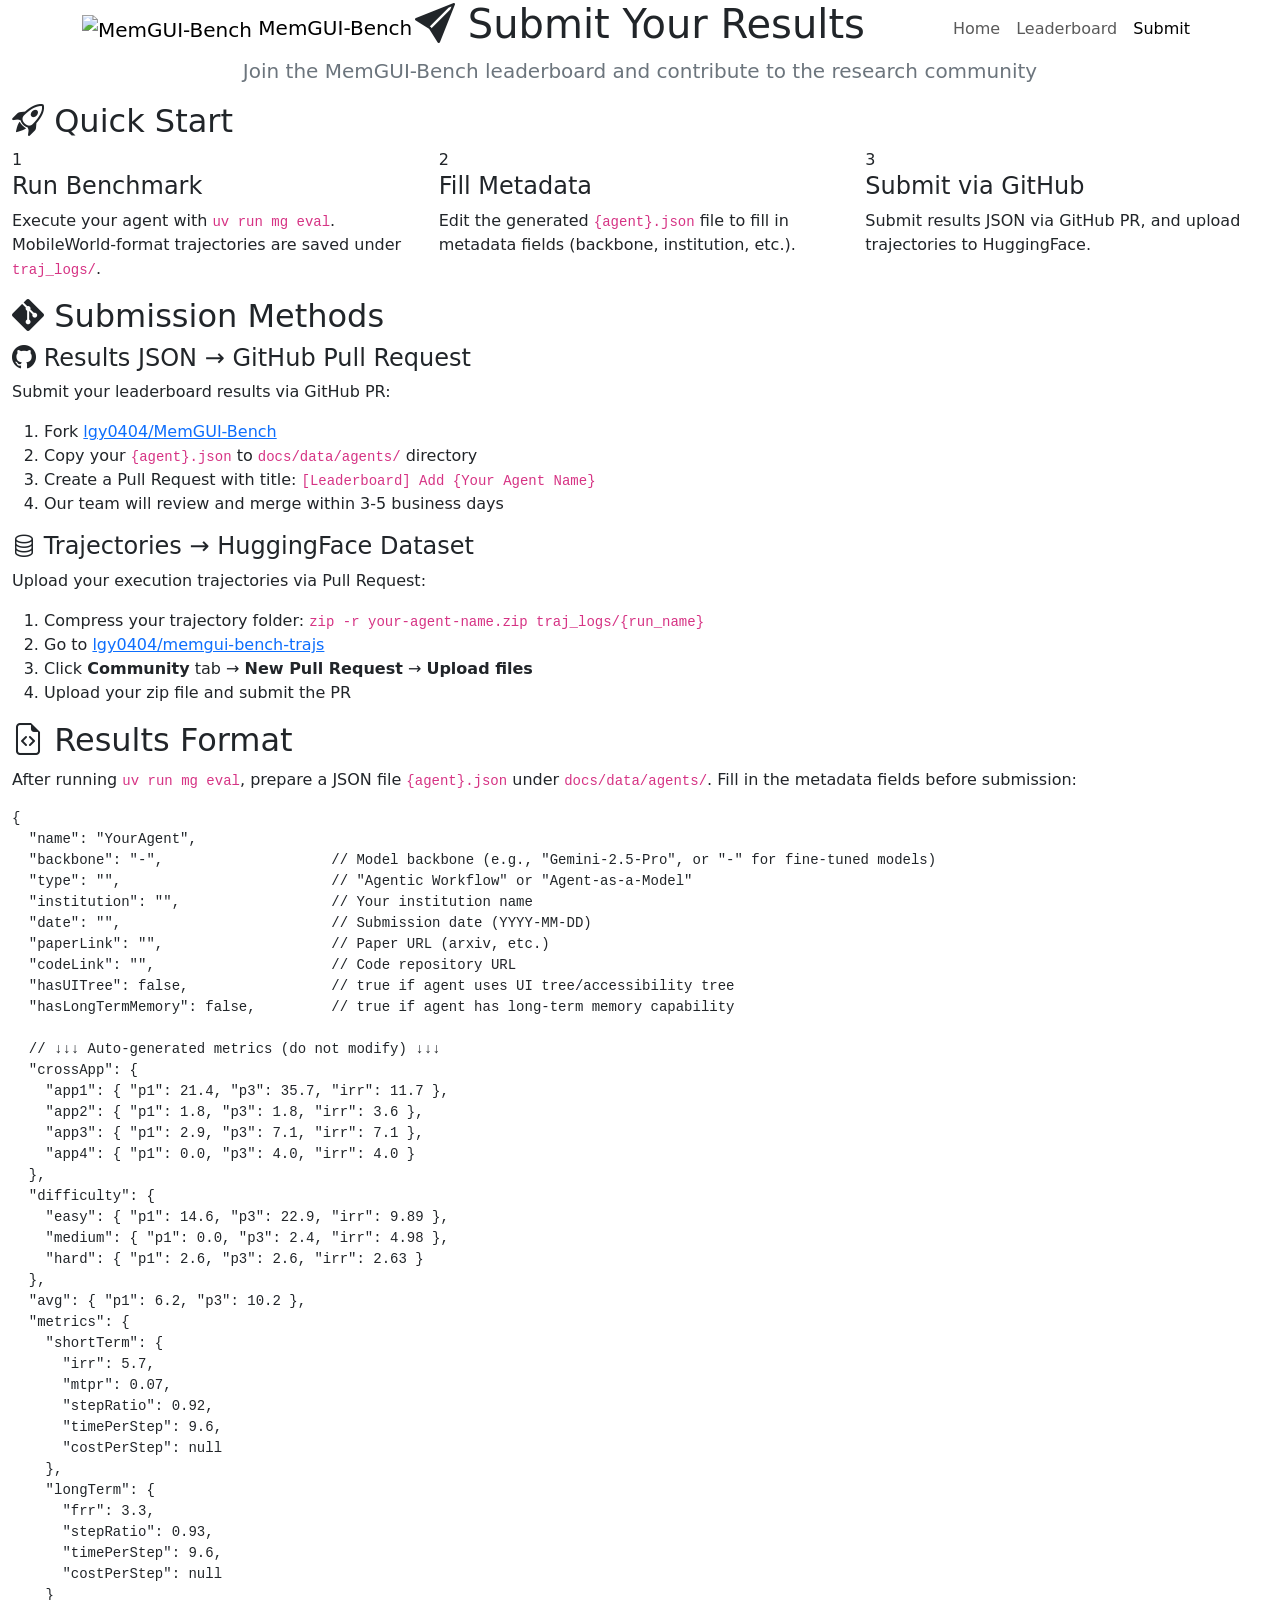
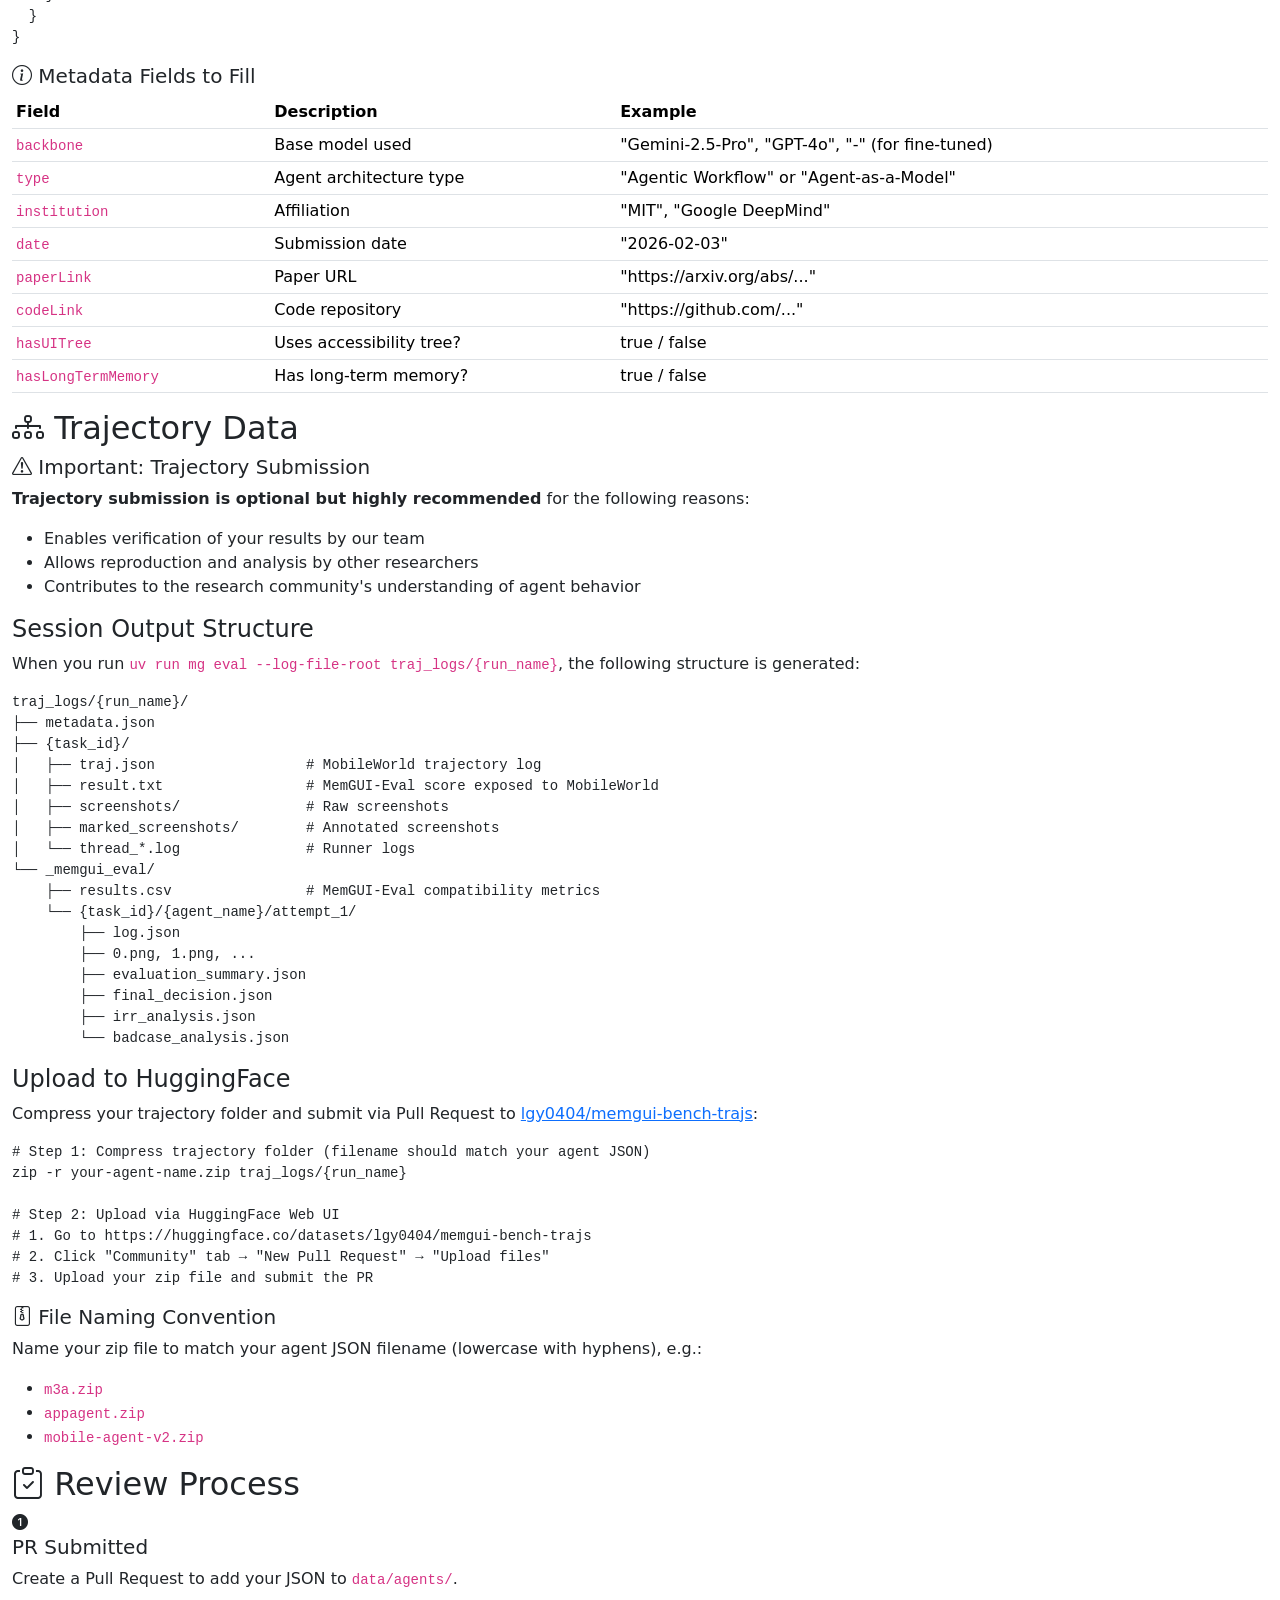
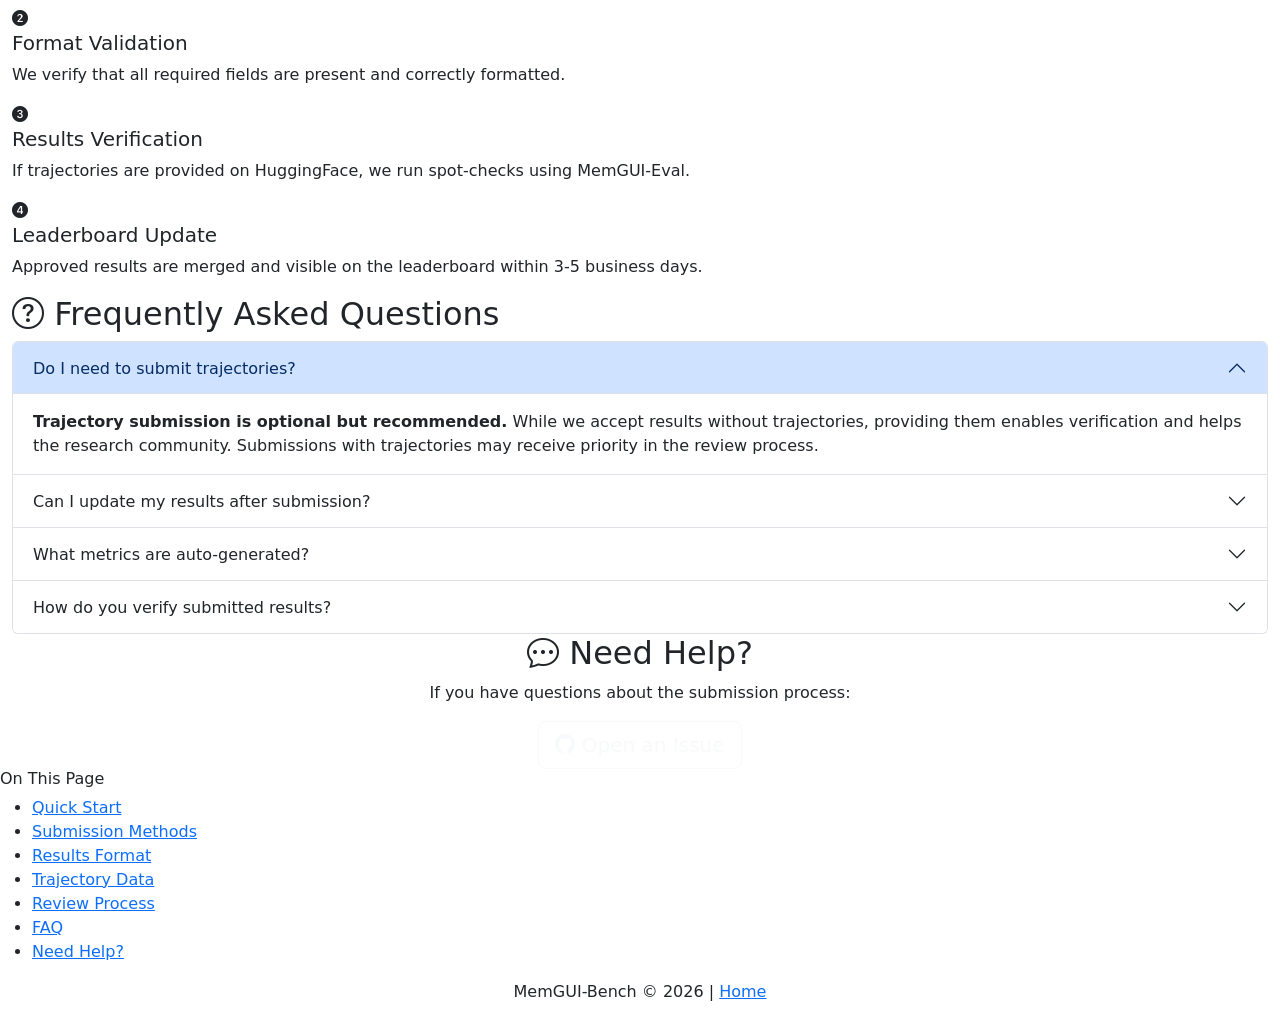
==== docs/submission.html @ bca4fea0 "Refactor MemGUI-Bench onto MobileWorld runtime" ====
<!DOCTYPE html>
<html lang="en">
<head>
  <meta charset="UTF-8">
  <meta name="viewport" content="width=device-width, initial-scale=1.0">
  <title>Submit Results | MemGUI-Bench</title>
  <link rel="icon" href="assets/favicon.png">
  
  <!-- Fonts -->
  <link rel="preconnect" href="https://fonts.googleapis.com">
  <link rel="preconnect" href="https://fonts.gstatic.com" crossorigin>
  <link href="https://fonts.googleapis.com/css2?family=Space+Grotesk:wght@300;400;500;600;700&family=JetBrains+Mono:wght@400;500&display=swap" rel="stylesheet">
  
  <!-- Bootstrap & Icons -->
  <link rel="stylesheet" href="https://cdn.jsdelivr.net/npm/bootstrap@5.3.0/dist/css/bootstrap.min.css">
  <link rel="stylesheet" href="https://cdn.jsdelivr.net/npm/bootstrap-icons@1.11.0/font/bootstrap-icons.css">
  
  <!-- Custom CSS -->
  <link rel="stylesheet" href="css/style.css">
  <link rel="stylesheet" href="css/submission.css">
</head>
<body>
  <!-- Navigation -->
  <nav class="navbar navbar-expand-lg fixed-top">
    <div class="container">
      <a class="navbar-brand" href="index.html">
        <img src="assets/favicon.png" alt="MemGUI-Bench" class="brand-icon">
        <span class="brand-text">MemGUI-Bench</span>
      </a>
      <button class="navbar-toggler" type="button" data-bs-toggle="collapse" data-bs-target="#navbarNav">
        <span class="navbar-toggler-icon"></span>
      </button>
      <div class="collapse navbar-collapse" id="navbarNav">
        <ul class="navbar-nav ms-auto">
          <li class="nav-item"><a class="nav-link" href="index.html">Home</a></li>
          <li class="nav-item"><a class="nav-link" href="leaderboard.html">Leaderboard</a></li>
          <li class="nav-item"><a class="nav-link active" href="submission.html">Submit</a></li>
        </ul>
      </div>
    </div>
  </nav>

  <!-- Header -->
  <header class="submission-header">
    <div class="container text-center">
      <h1><i class="bi bi-send-fill"></i> Submit Your Results</h1>
      <p class="lead text-secondary">
        Join the MemGUI-Bench leaderboard and contribute to the research community
      </p>
    </div>
  </header>

  <!-- Main Content -->
  <div class="container-fluid submission-container">
    <main class="submission-main">
    
    <!-- Quick Start -->
        <section class="content-section" id="quick-start">
      <h2><i class="bi bi-rocket-takeoff"></i> Quick Start</h2>
      <div class="row g-4">
        <div class="col-md-4">
          <div class="step-card">
            <div class="step-number">1</div>
            <h4>Run Benchmark</h4>
            <p>Execute your agent with <code>uv run mg eval</code>. MobileWorld-format trajectories are saved under <code>traj_logs/</code>.</p>
          </div>
        </div>
        <div class="col-md-4">
          <div class="step-card">
            <div class="step-number">2</div>
            <h4>Fill Metadata</h4>
            <p>Edit the generated <code>{agent}.json</code> file to fill in metadata fields (backbone, institution, etc.).</p>
          </div>
        </div>
        <div class="col-md-4">
          <div class="step-card">
            <div class="step-number">3</div>
            <h4>Submit via GitHub</h4>
            <p>Submit results JSON via GitHub PR, and upload trajectories to HuggingFace.</p>
          </div>
        </div>
      </div>
    </section>

    <!-- Submission Methods -->
        <section class="content-section" id="submission-methods">
      <h2><i class="bi bi-git"></i> Submission Methods</h2>
      
      <div class="method-card">
        <h4><i class="bi bi-github"></i> Results JSON → GitHub Pull Request</h4>
        <p>Submit your leaderboard results via GitHub PR:</p>
        <ol>
              <li>Fork <a href="https://github.com/lgy0404/MemGUI-Bench" target="_blank">lgy0404/MemGUI-Bench</a></li>
              <li>Copy your <code>{agent}.json</code> to <code>docs/data/agents/</code> directory</li>
          <li>Create a Pull Request with title: <code>[Leaderboard] Add {Your Agent Name}</code></li>
          <li>Our team will review and merge within 3-5 business days</li>
        </ol>
      </div>

      <div class="method-card">
        <h4><i class="bi bi-database"></i> Trajectories → HuggingFace Dataset</h4>
            <p>Upload your execution trajectories via Pull Request:</p>
            <ol>
              <li>Compress your trajectory folder: <code>zip -r your-agent-name.zip traj_logs/{run_name}</code></li>
              <li>Go to <a href="https://huggingface.co/datasets/lgy0404/memgui-bench-trajs" target="_blank">lgy0404/memgui-bench-trajs</a></li>
              <li>Click <strong>Community</strong> tab → <strong>New Pull Request</strong> → <strong>Upload files</strong></li>
              <li>Upload your zip file and submit the PR</li>
        </ol>
      </div>
    </section>

    <!-- Results Format -->
        <section class="content-section" id="results-format">
      <h2><i class="bi bi-file-earmark-code"></i> Results Format</h2>
      
      <p>After running <code>uv run mg eval</code>, prepare a JSON file <code>{agent}.json</code> under <code>docs/data/agents/</code>. Fill in the metadata fields before submission:</p>
      
      <div class="code-block">
<pre><code>{
  "name": "YourAgent",
  "backbone": "-",                    // Model backbone (e.g., "Gemini-2.5-Pro", or "-" for fine-tuned models)
  "type": "",                         // "Agentic Workflow" or "Agent-as-a-Model"
  "institution": "",                  // Your institution name
  "date": "",                         // Submission date (YYYY-MM-DD)
  "paperLink": "",                    // Paper URL (arxiv, etc.)
  "codeLink": "",                     // Code repository URL
  "hasUITree": false,                 // true if agent uses UI tree/accessibility tree
  "hasLongTermMemory": false,         // true if agent has long-term memory capability
  
  // ↓↓↓ Auto-generated metrics (do not modify) ↓↓↓
  "crossApp": {
    "app1": { "p1": 21.4, "p3": 35.7, "irr": 11.7 },
    "app2": { "p1": 1.8, "p3": 1.8, "irr": 3.6 },
    "app3": { "p1": 2.9, "p3": 7.1, "irr": 7.1 },
    "app4": { "p1": 0.0, "p3": 4.0, "irr": 4.0 }
  },
  "difficulty": {
    "easy": { "p1": 14.6, "p3": 22.9, "irr": 9.89 },
    "medium": { "p1": 0.0, "p3": 2.4, "irr": 4.98 },
    "hard": { "p1": 2.6, "p3": 2.6, "irr": 2.63 }
  },
  "avg": { "p1": 6.2, "p3": 10.2 },
  "metrics": {
    "shortTerm": {
      "irr": 5.7,
      "mtpr": 0.07,
      "stepRatio": 0.92,
      "timePerStep": 9.6,
      "costPerStep": null
    },
    "longTerm": {
      "frr": 3.3,
      "stepRatio": 0.93,
      "timePerStep": 9.6,
      "costPerStep": null
    }
  }
}</code></pre>
      </div>

      <div class="info-box important">
        <h5><i class="bi bi-info-circle"></i> Metadata Fields to Fill</h5>
        <table class="table table-sm">
          <tr><th>Field</th><th>Description</th><th>Example</th></tr>
          <tr><td><code>backbone</code></td><td>Base model used</td><td>"Gemini-2.5-Pro", "GPT-4o", "-" (for fine-tuned)</td></tr>
          <tr><td><code>type</code></td><td>Agent architecture type</td><td>"Agentic Workflow" or "Agent-as-a-Model"</td></tr>
          <tr><td><code>institution</code></td><td>Affiliation</td><td>"MIT", "Google DeepMind"</td></tr>
          <tr><td><code>date</code></td><td>Submission date</td><td>"2026-02-03"</td></tr>
          <tr><td><code>paperLink</code></td><td>Paper URL</td><td>"https://arxiv.org/abs/..."</td></tr>
          <tr><td><code>codeLink</code></td><td>Code repository</td><td>"https://github.com/..."</td></tr>
          <tr><td><code>hasUITree</code></td><td>Uses accessibility tree?</td><td>true / false</td></tr>
          <tr><td><code>hasLongTermMemory</code></td><td>Has long-term memory?</td><td>true / false</td></tr>
        </table>
      </div>
    </section>

    <!-- Trajectory Format -->
    <section class="content-section" id="trajectory">
      <h2><i class="bi bi-diagram-3"></i> Trajectory Data</h2>
      
      <div class="info-box important">
        <h5><i class="bi bi-exclamation-triangle"></i> Important: Trajectory Submission</h5>
        <p><strong>Trajectory submission is optional but highly recommended</strong> for the following reasons:</p>
        <ul>
          <li>Enables verification of your results by our team</li>
          <li>Allows reproduction and analysis by other researchers</li>
          <li>Contributes to the research community's understanding of agent behavior</li>
        </ul>
      </div>

      <h4>Session Output Structure</h4>
      <p>When you run <code>uv run mg eval --log-file-root traj_logs/{run_name}</code>, the following structure is generated:</p>
      
      <div class="code-block">
<pre><code>traj_logs/{run_name}/
├── metadata.json
├── {task_id}/
│   ├── traj.json                  # MobileWorld trajectory log
│   ├── result.txt                 # MemGUI-Eval score exposed to MobileWorld
│   ├── screenshots/               # Raw screenshots
│   ├── marked_screenshots/        # Annotated screenshots
│   └── thread_*.log               # Runner logs
└── _memgui_eval/
    ├── results.csv                # MemGUI-Eval compatibility metrics
    └── {task_id}/{agent_name}/attempt_1/
        ├── log.json
        ├── 0.png, 1.png, ...
        ├── evaluation_summary.json
        ├── final_decision.json
        ├── irr_analysis.json
        └── badcase_analysis.json</code></pre>
      </div>

      <h4>Upload to HuggingFace</h4>
          <p>Compress your trajectory folder and submit via Pull Request to <a href="https://huggingface.co/datasets/lgy0404/memgui-bench-trajs" target="_blank">lgy0404/memgui-bench-trajs</a>:</p>
      
      <div class="code-block">
<pre><code># Step 1: Compress trajectory folder (filename should match your agent JSON)
zip -r your-agent-name.zip traj_logs/{run_name}

# Step 2: Upload via HuggingFace Web UI
# 1. Go to https://huggingface.co/datasets/lgy0404/memgui-bench-trajs
# 2. Click "Community" tab → "New Pull Request" → "Upload files"
# 3. Upload your zip file and submit the PR</code></pre>
          </div>

          <div class="info-box">
            <h5><i class="bi bi-file-zip"></i> File Naming Convention</h5>
            <p>Name your zip file to match your agent JSON filename (lowercase with hyphens), e.g.:</p>
            <ul>
              <li><code>m3a.zip</code></li>
              <li><code>appagent.zip</code></li>
              <li><code>mobile-agent-v2.zip</code></li>
            </ul>
      </div>
    </section>

    <!-- Review Process -->
        <section class="content-section" id="review-process">
      <h2><i class="bi bi-clipboard-check"></i> Review Process</h2>
      
      <div class="process-timeline">
        <div class="process-step">
          <div class="process-icon"><i class="bi bi-1-circle-fill"></i></div>
          <div class="process-content">
            <h5>PR Submitted</h5>
            <p>Create a Pull Request to add your JSON to <code>data/agents/</code>.</p>
          </div>
        </div>
        <div class="process-step">
          <div class="process-icon"><i class="bi bi-2-circle-fill"></i></div>
          <div class="process-content">
            <h5>Format Validation</h5>
            <p>We verify that all required fields are present and correctly formatted.</p>
          </div>
        </div>
        <div class="process-step">
          <div class="process-icon"><i class="bi bi-3-circle-fill"></i></div>
          <div class="process-content">
            <h5>Results Verification</h5>
            <p>If trajectories are provided on HuggingFace, we run spot-checks using MemGUI-Eval.</p>
          </div>
        </div>
        <div class="process-step">
          <div class="process-icon"><i class="bi bi-4-circle-fill"></i></div>
          <div class="process-content">
            <h5>Leaderboard Update</h5>
            <p>Approved results are merged and visible on the leaderboard within 3-5 business days.</p>
          </div>
        </div>
      </div>
    </section>

    <!-- FAQ -->
        <section class="content-section" id="faq">
      <h2><i class="bi bi-question-circle"></i> Frequently Asked Questions</h2>
      
      <div class="accordion" id="faqAccordion">
        <div class="accordion-item">
          <h2 class="accordion-header">
            <button class="accordion-button" type="button" data-bs-toggle="collapse" data-bs-target="#faq1">
              Do I need to submit trajectories?
            </button>
          </h2>
          <div id="faq1" class="accordion-collapse collapse show" data-bs-parent="#faqAccordion">
            <div class="accordion-body">
              <strong>Trajectory submission is optional but recommended.</strong> While we accept results without trajectories, 
              providing them enables verification and helps the research community. Submissions with trajectories may receive 
              priority in the review process.
            </div>
          </div>
        </div>
        
        <div class="accordion-item">
          <h2 class="accordion-header">
            <button class="accordion-button collapsed" type="button" data-bs-toggle="collapse" data-bs-target="#faq2">
              Can I update my results after submission?
            </button>
          </h2>
          <div id="faq2" class="accordion-collapse collapse" data-bs-parent="#faqAccordion">
            <div class="accordion-body">
              Yes! You can submit updated results at any time via a new PR. We maintain version history and will update the leaderboard 
              with your latest results. Please indicate in your PR that this is an update to existing results.
            </div>
          </div>
        </div>
        
        <div class="accordion-item">
          <h2 class="accordion-header">
            <button class="accordion-button collapsed" type="button" data-bs-toggle="collapse" data-bs-target="#faq3">
              What metrics are auto-generated?
            </button>
          </h2>
          <div id="faq3" class="accordion-collapse collapse" data-bs-parent="#faqAccordion">
            <div class="accordion-body">
              <strong>All performance metrics are auto-generated:</strong>
              <ul>
                <li><strong>crossApp:</strong> Pass@1, Pass@3, IRR by number of apps (1-4)</li>
                <li><strong>difficulty:</strong> Pass@1, Pass@3, IRR by difficulty (easy, medium, hard)</li>
                <li><strong>avg:</strong> Overall Pass@1 and Pass@3</li>
                <li><strong>metrics.shortTerm:</strong> IRR, MTPR, stepRatio, timePerStep, costPerStep</li>
                <li><strong>metrics.longTerm:</strong> FRR, stepRatio, timePerStep, costPerStep</li>
              </ul>
              <strong>You only need to fill in metadata fields</strong> (backbone, type, institution, etc.)
            </div>
          </div>
        </div>
        
        <div class="accordion-item">
          <h2 class="accordion-header">
            <button class="accordion-button collapsed" type="button" data-bs-toggle="collapse" data-bs-target="#faq4">
              How do you verify submitted results?
            </button>
          </h2>
          <div id="faq4" class="accordion-collapse collapse" data-bs-parent="#faqAccordion">
            <div class="accordion-body">
              We perform the following verification steps:
              <ol>
                <li>Check format compliance and metric calculations</li>
                <li>If trajectories are provided on HuggingFace, run MemGUI-Eval on a random sample (10-20% of tasks)</li>
                <li>Compare against known baselines for sanity checks</li>
                <li>For significant improvements, we may request additional evidence or reproduction instructions</li>
              </ol>
            </div>
          </div>
        </div>
      </div>
    </section>

    <!-- Contact -->
        <section class="content-section text-center" id="help">
      <h2><i class="bi bi-chat-dots"></i> Need Help?</h2>
      <p>If you have questions about the submission process:</p>
      <div class="contact-buttons">
            <a href="https://github.com/lgy0404/MemGUI-Bench/issues" class="btn btn-outline-light btn-lg">
          <i class="bi bi-github"></i> Open an Issue
        </a>
      </div>
    </section>

  </main>
  </div>

  <!-- Fixed Sidebar TOC -->
  <aside class="toc-sidebar-fixed d-none d-xl-block">
    <nav class="toc-sidebar">
      <h6 class="toc-title">On This Page</h6>
      <ul class="toc-list">
        <li><a href="#quick-start" class="toc-link">Quick Start</a></li>
        <li><a href="#submission-methods" class="toc-link">Submission Methods</a></li>
        <li><a href="#results-format" class="toc-link">Results Format</a></li>
        <li><a href="#trajectory" class="toc-link">Trajectory Data</a></li>
        <li><a href="#review-process" class="toc-link">Review Process</a></li>
        <li><a href="#faq" class="toc-link">FAQ</a></li>
        <li><a href="#help" class="toc-link">Need Help?</a></li>
      </ul>
    </nav>
  </aside>

  <!-- Footer -->
  <footer class="footer">
    <div class="container text-center">
      <p>MemGUI-Bench © 2026 | <a href="index.html">Home</a></p>
    </div>
  </footer>

  <!-- Scripts -->
  <script src="https://cdn.jsdelivr.net/npm/bootstrap@5.3.0/dist/js/bootstrap.bundle.min.js"></script>
  
  <!-- TOC Active State Script -->
  <script>
    document.addEventListener('DOMContentLoaded', function() {
      const tocLinks = document.querySelectorAll('.toc-link');
      const sections = document.querySelectorAll('.content-section');
      
      function updateActiveLink() {
        let currentSection = '';
        const scrollPos = window.scrollY + 150;
        
        sections.forEach(section => {
          const sectionTop = section.offsetTop;
          const sectionHeight = section.offsetHeight;
          
          if (scrollPos >= sectionTop && scrollPos < sectionTop + sectionHeight) {
            currentSection = section.getAttribute('id');
          }
        });
        
        tocLinks.forEach(link => {
          link.classList.remove('active');
          if (link.getAttribute('href') === '#' + currentSection) {
            link.classList.add('active');
          }
        });
      }
      
      window.addEventListener('scroll', updateActiveLink);
      updateActiveLink();
      
      // Smooth scroll
      tocLinks.forEach(link => {
        link.addEventListener('click', function(e) {
          e.preventDefault();
          const targetId = this.getAttribute('href').substring(1);
          const targetSection = document.getElementById(targetId);
          if (targetSection) {
            window.scrollTo({
              top: targetSection.offsetTop - 100,
              behavior: 'smooth'
            });
          }
        });
      });
    });
  </script>
</body>
</html>
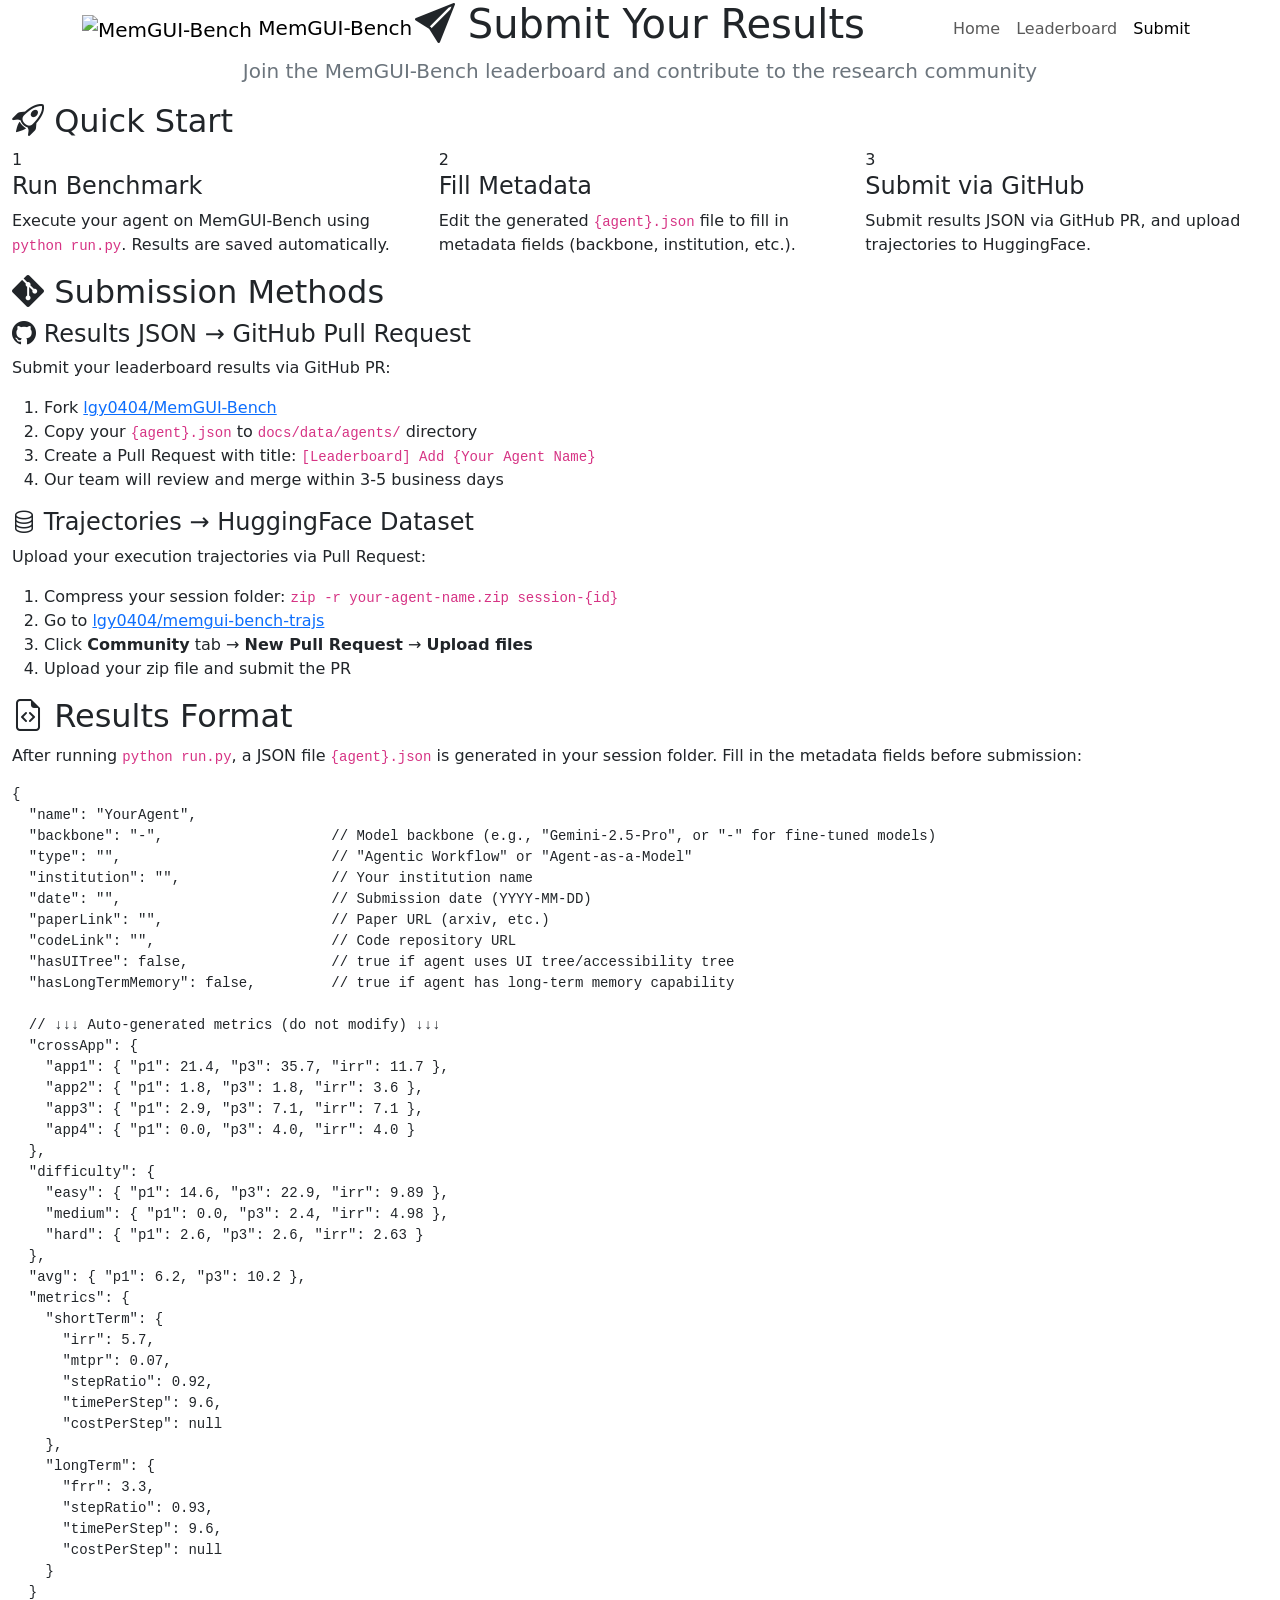
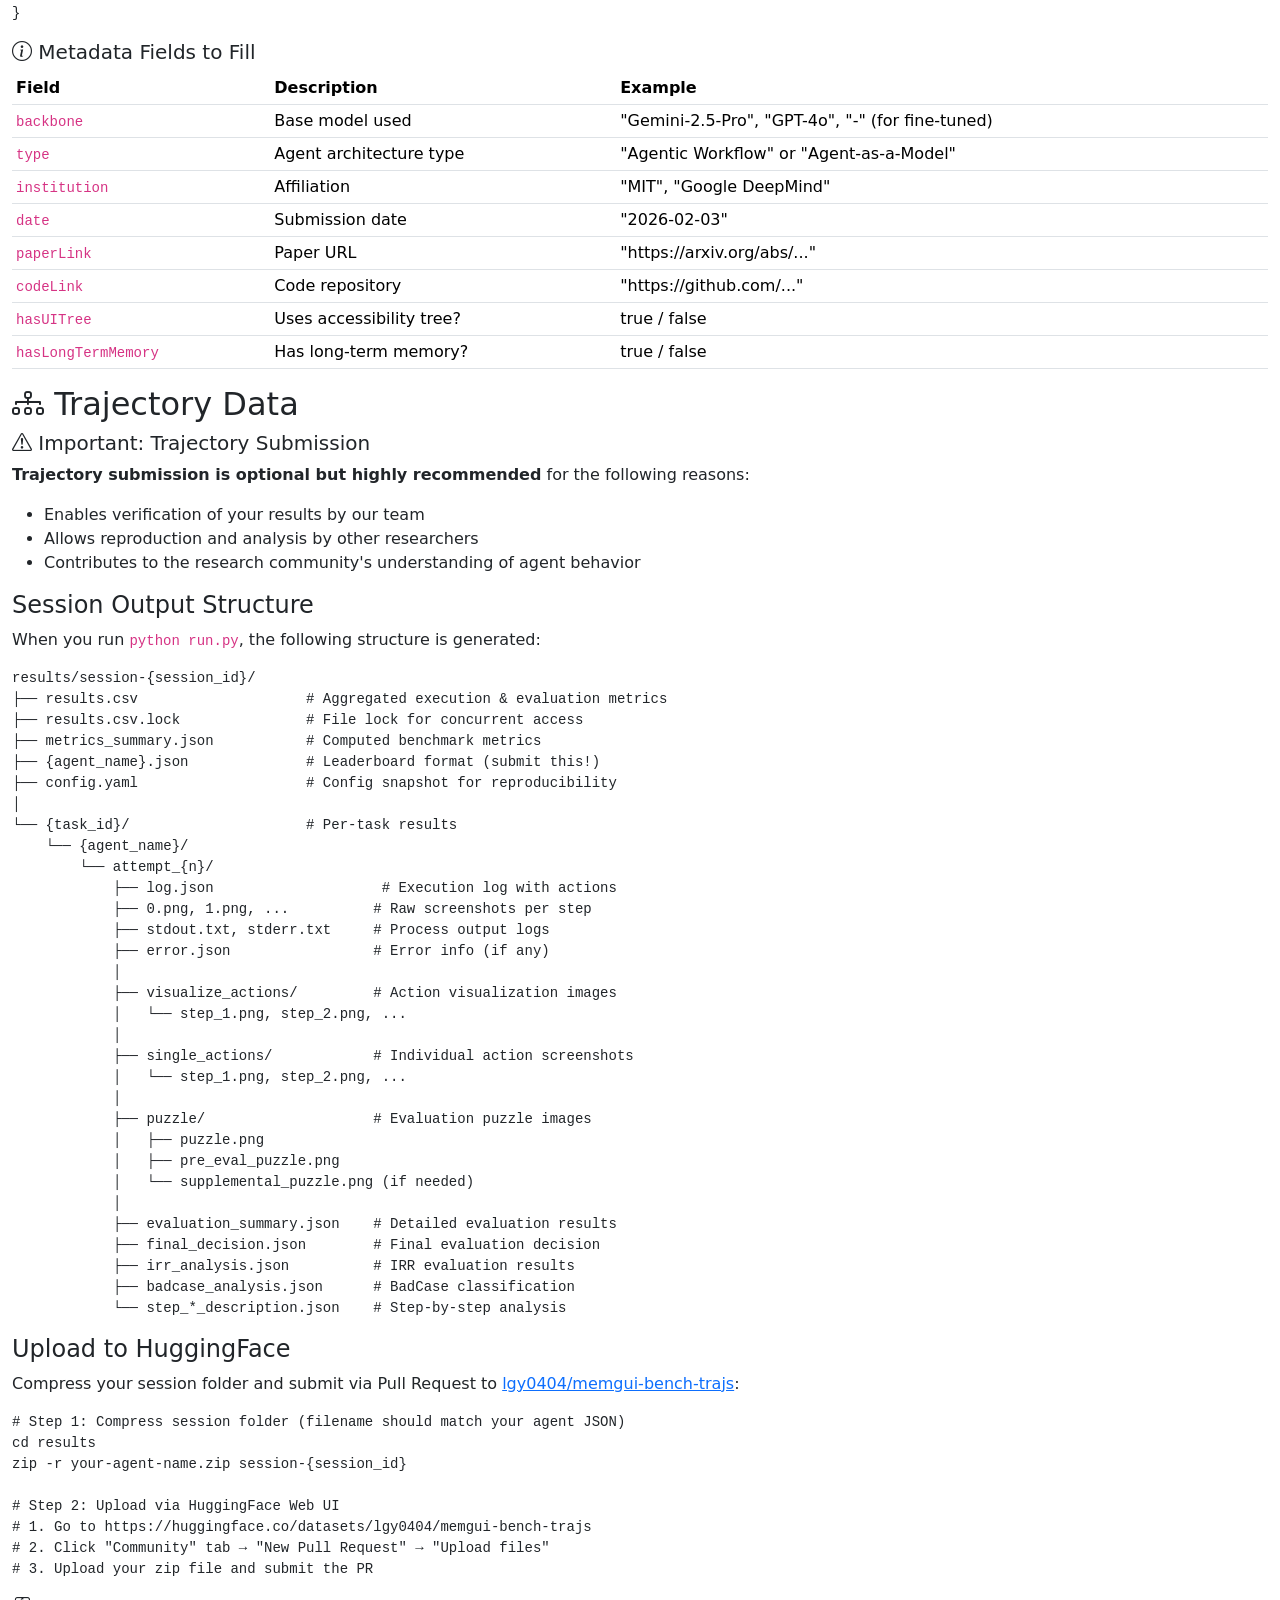
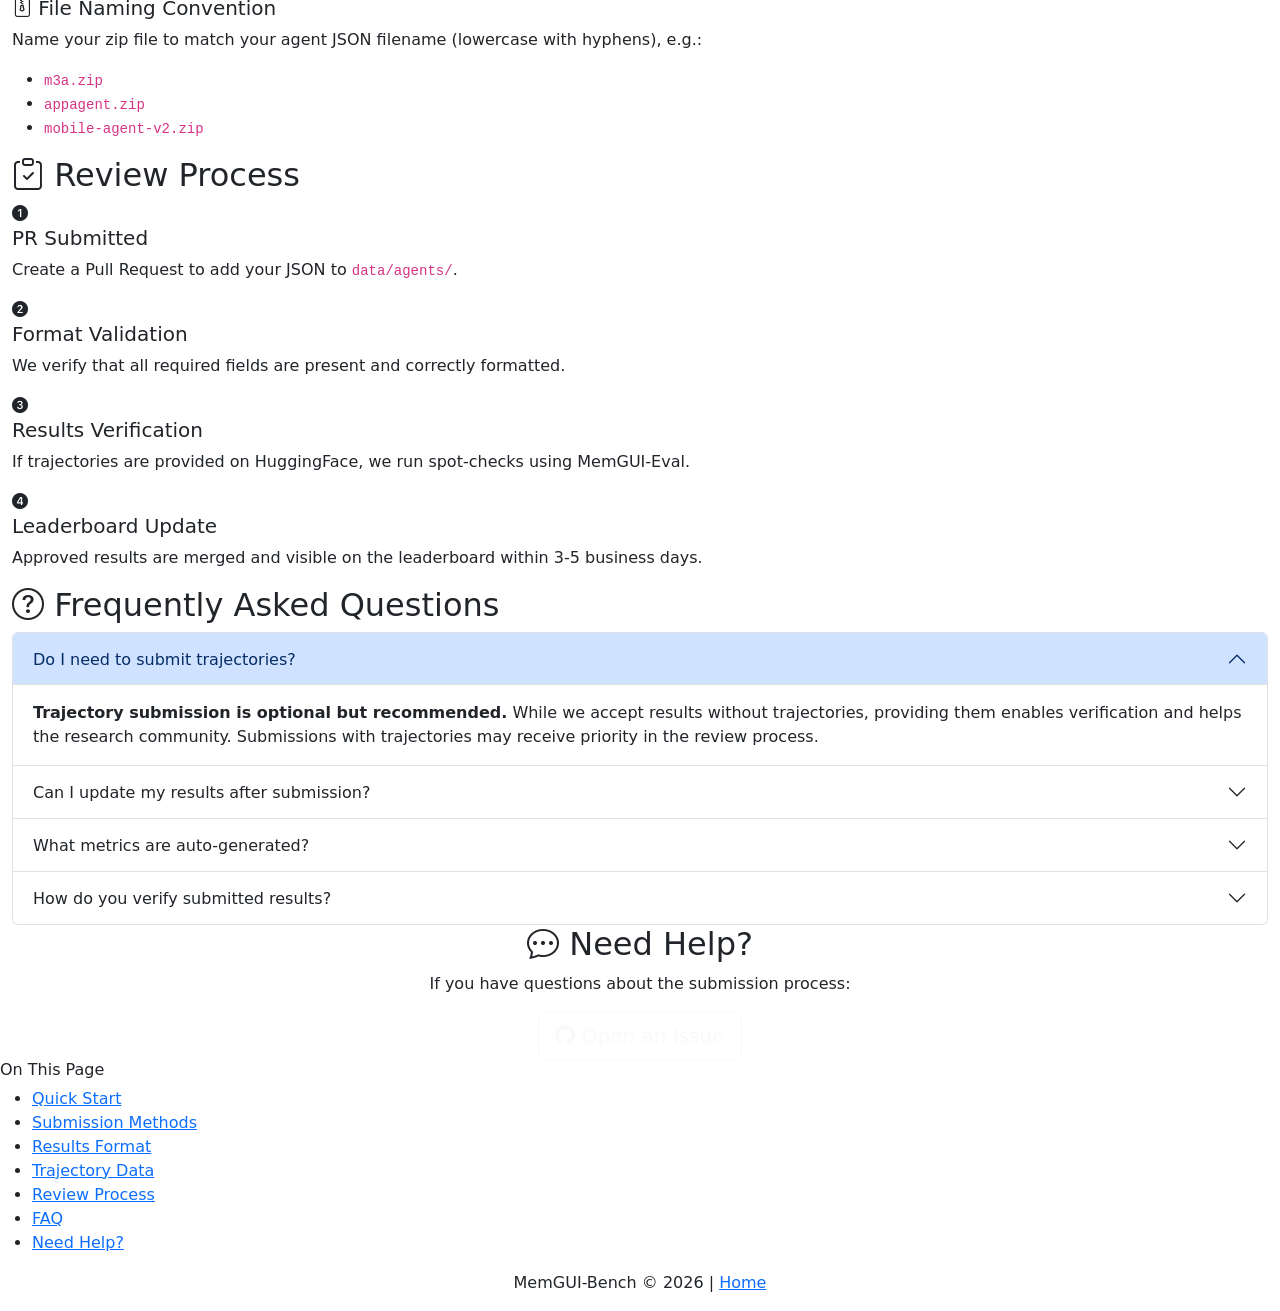
==== commit f42abe32: "update gh page" ====
--- a/docs/submission.html
+++ b/docs/submission.html
@@ -62,7 +62,7 @@
           <div class="step-card">
             <div class="step-number">1</div>
             <h4>Run Benchmark</h4>
-            <p>Execute your agent with <code>uv run mg eval</code>. MobileWorld-format trajectories are saved under <code>traj_logs/</code>.</p>
+            <p>Execute your agent on MemGUI-Bench using <code>python run.py</code>. Results are saved automatically.</p>
           </div>
         </div>
         <div class="col-md-4">
@@ -101,7 +101,7 @@
         <h4><i class="bi bi-database"></i> Trajectories → HuggingFace Dataset</h4>
             <p>Upload your execution trajectories via Pull Request:</p>
             <ol>
-              <li>Compress your trajectory folder: <code>zip -r your-agent-name.zip traj_logs/{run_name}</code></li>
+              <li>Compress your session folder: <code>zip -r your-agent-name.zip session-{id}</code></li>
               <li>Go to <a href="https://huggingface.co/datasets/lgy0404/memgui-bench-trajs" target="_blank">lgy0404/memgui-bench-trajs</a></li>
               <li>Click <strong>Community</strong> tab → <strong>New Pull Request</strong> → <strong>Upload files</strong></li>
               <li>Upload your zip file and submit the PR</li>
@@ -113,7 +113,7 @@
         <section class="content-section" id="results-format">
       <h2><i class="bi bi-file-earmark-code"></i> Results Format</h2>
       
-      <p>After running <code>uv run mg eval</code>, prepare a JSON file <code>{agent}.json</code> under <code>docs/data/agents/</code>. Fill in the metadata fields before submission:</p>
+      <p>After running <code>python run.py</code>, a JSON file <code>{agent}.json</code> is generated in your session folder. Fill in the metadata fields before submission:</p>
       
       <div class="code-block">
 <pre><code>{
@@ -189,34 +189,49 @@
       </div>
 
       <h4>Session Output Structure</h4>
-      <p>When you run <code>uv run mg eval --log-file-root traj_logs/{run_name}</code>, the following structure is generated:</p>
+      <p>When you run <code>python run.py</code>, the following structure is generated:</p>
       
       <div class="code-block">
-<pre><code>traj_logs/{run_name}/
-├── metadata.json
-├── {task_id}/
-│   ├── traj.json                  # MobileWorld trajectory log
-│   ├── result.txt                 # MemGUI-Eval score exposed to MobileWorld
-│   ├── screenshots/               # Raw screenshots
-│   ├── marked_screenshots/        # Annotated screenshots
-│   └── thread_*.log               # Runner logs
-└── _memgui_eval/
-    ├── results.csv                # MemGUI-Eval compatibility metrics
-    └── {task_id}/{agent_name}/attempt_1/
-        ├── log.json
-        ├── 0.png, 1.png, ...
-        ├── evaluation_summary.json
-        ├── final_decision.json
-        ├── irr_analysis.json
-        └── badcase_analysis.json</code></pre>
+<pre><code>results/session-{session_id}/
+├── results.csv                    # Aggregated execution & evaluation metrics
+├── results.csv.lock               # File lock for concurrent access
+├── metrics_summary.json           # Computed benchmark metrics
+├── {agent_name}.json              # Leaderboard format (submit this!)
+├── config.yaml                    # Config snapshot for reproducibility
+│
+└── {task_id}/                     # Per-task results
+    └── {agent_name}/
+        └── attempt_{n}/
+            ├── log.json                    # Execution log with actions
+            ├── 0.png, 1.png, ...          # Raw screenshots per step
+            ├── stdout.txt, stderr.txt     # Process output logs
+            ├── error.json                 # Error info (if any)
+            │
+            ├── visualize_actions/         # Action visualization images
+            │   └── step_1.png, step_2.png, ...
+            │
+            ├── single_actions/            # Individual action screenshots
+            │   └── step_1.png, step_2.png, ...
+            │
+            ├── puzzle/                    # Evaluation puzzle images
+            │   ├── puzzle.png
+            │   ├── pre_eval_puzzle.png
+            │   └── supplemental_puzzle.png (if needed)
+            │
+            ├── evaluation_summary.json    # Detailed evaluation results
+            ├── final_decision.json        # Final evaluation decision
+            ├── irr_analysis.json          # IRR evaluation results
+            ├── badcase_analysis.json      # BadCase classification
+            └── step_*_description.json    # Step-by-step analysis</code></pre>
       </div>
 
       <h4>Upload to HuggingFace</h4>
-          <p>Compress your trajectory folder and submit via Pull Request to <a href="https://huggingface.co/datasets/lgy0404/memgui-bench-trajs" target="_blank">lgy0404/memgui-bench-trajs</a>:</p>
+          <p>Compress your session folder and submit via Pull Request to <a href="https://huggingface.co/datasets/lgy0404/memgui-bench-trajs" target="_blank">lgy0404/memgui-bench-trajs</a>:</p>
       
       <div class="code-block">
-<pre><code># Step 1: Compress trajectory folder (filename should match your agent JSON)
-zip -r your-agent-name.zip traj_logs/{run_name}
+<pre><code># Step 1: Compress session folder (filename should match your agent JSON)
+cd results
+zip -r your-agent-name.zip session-{session_id}
 
 # Step 2: Upload via HuggingFace Web UI
 # 1. Go to https://huggingface.co/datasets/lgy0404/memgui-bench-trajs
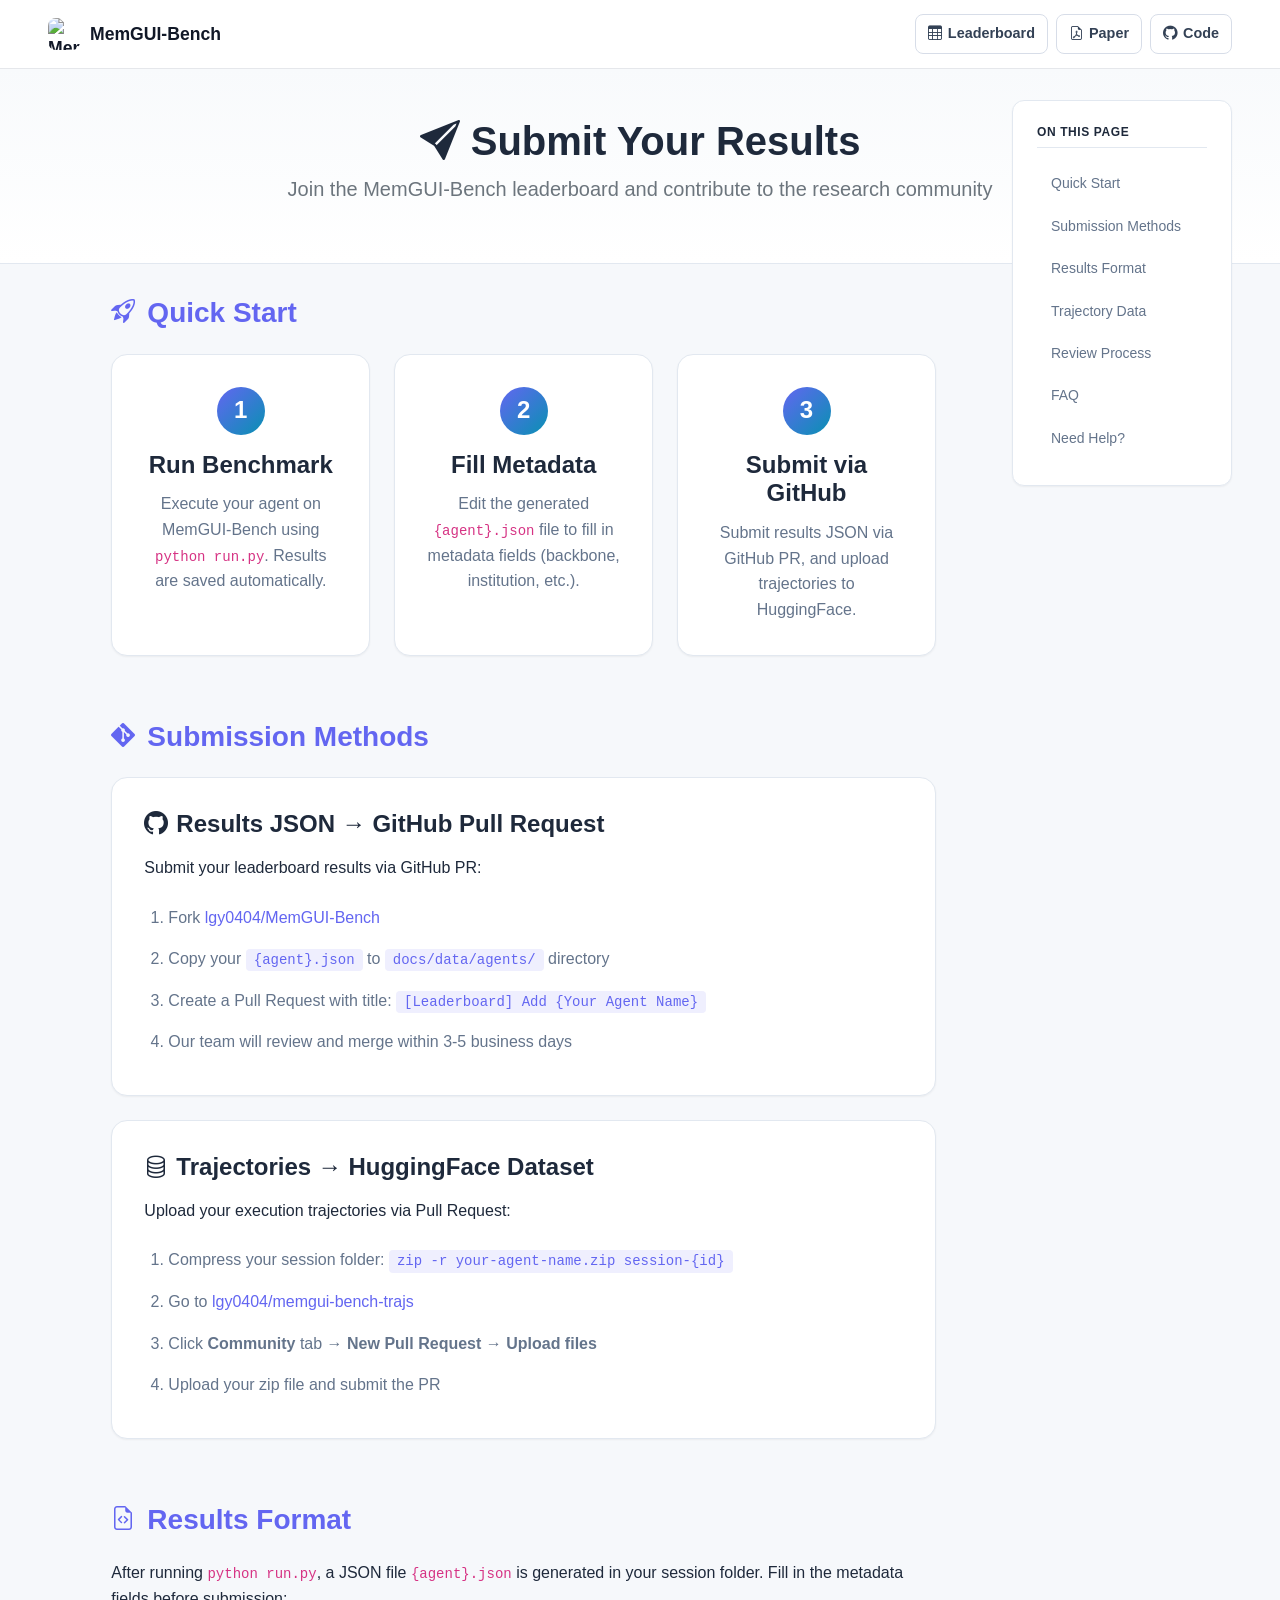
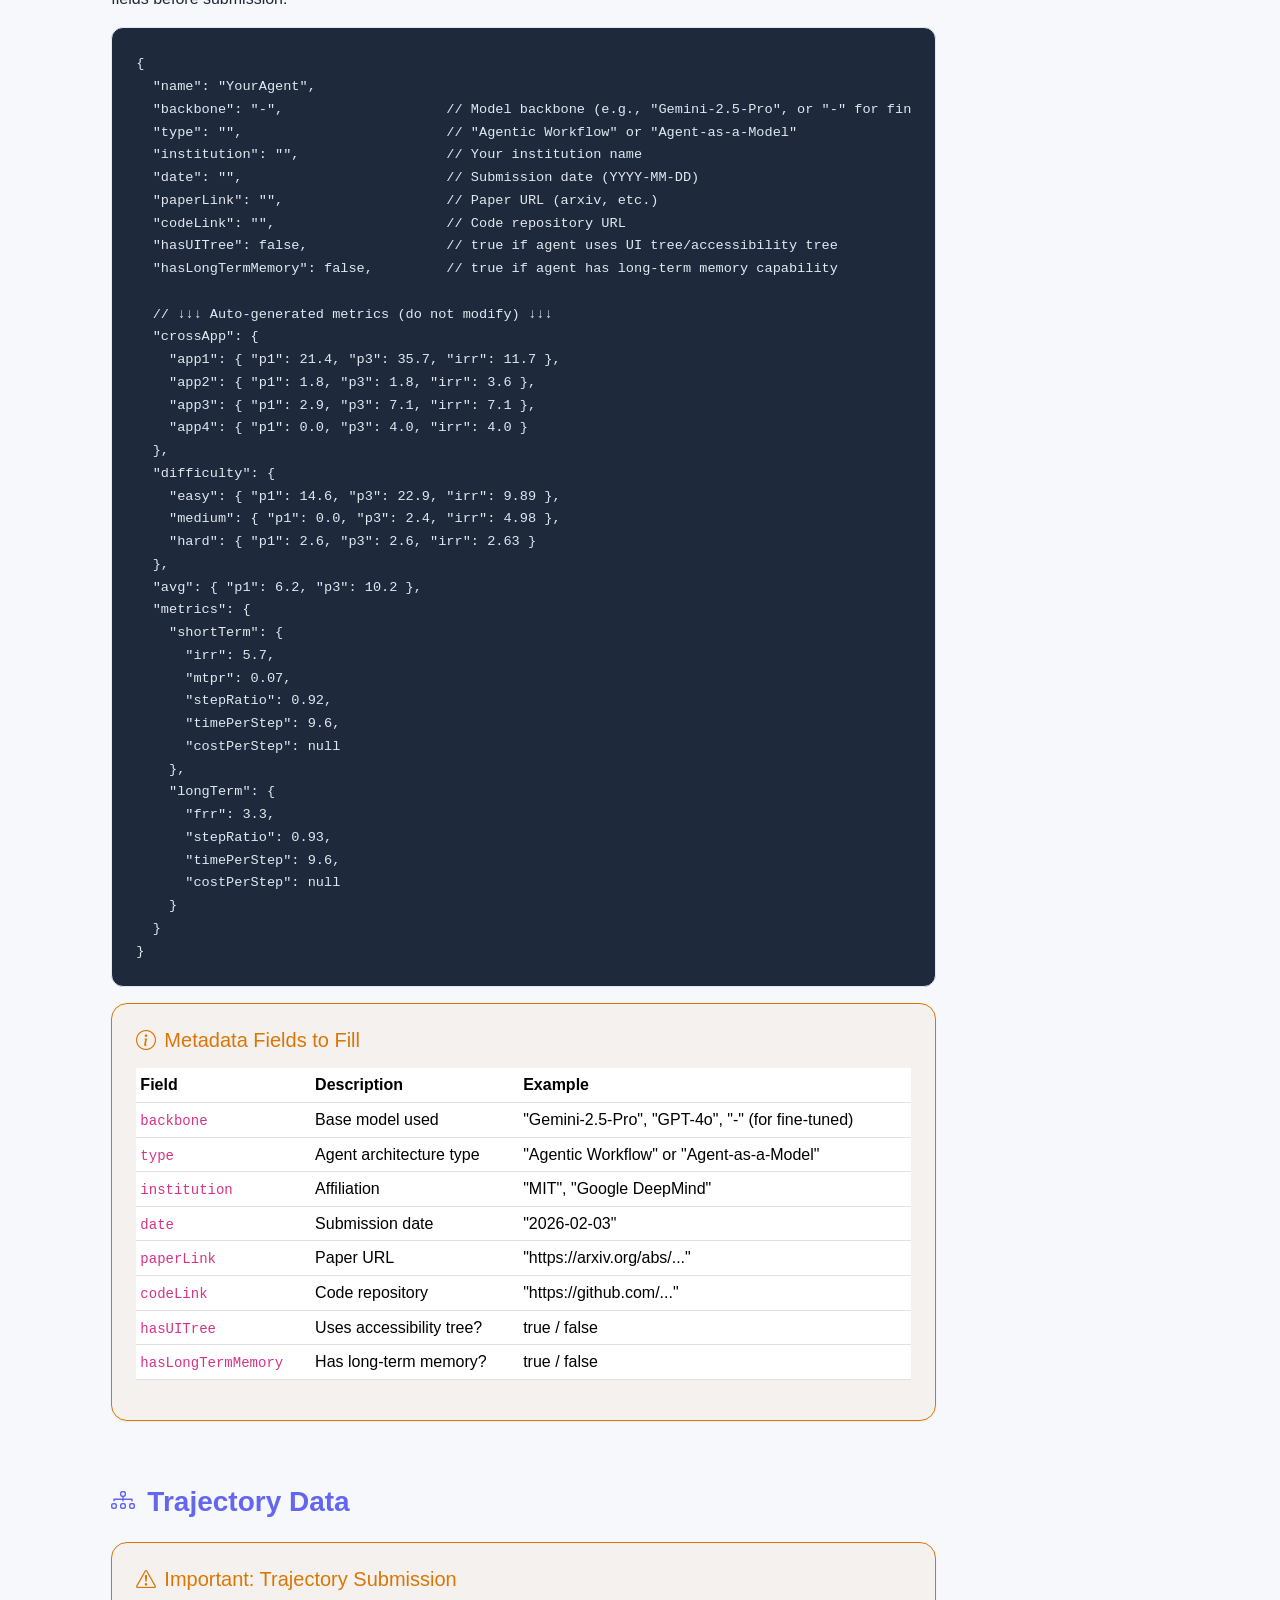
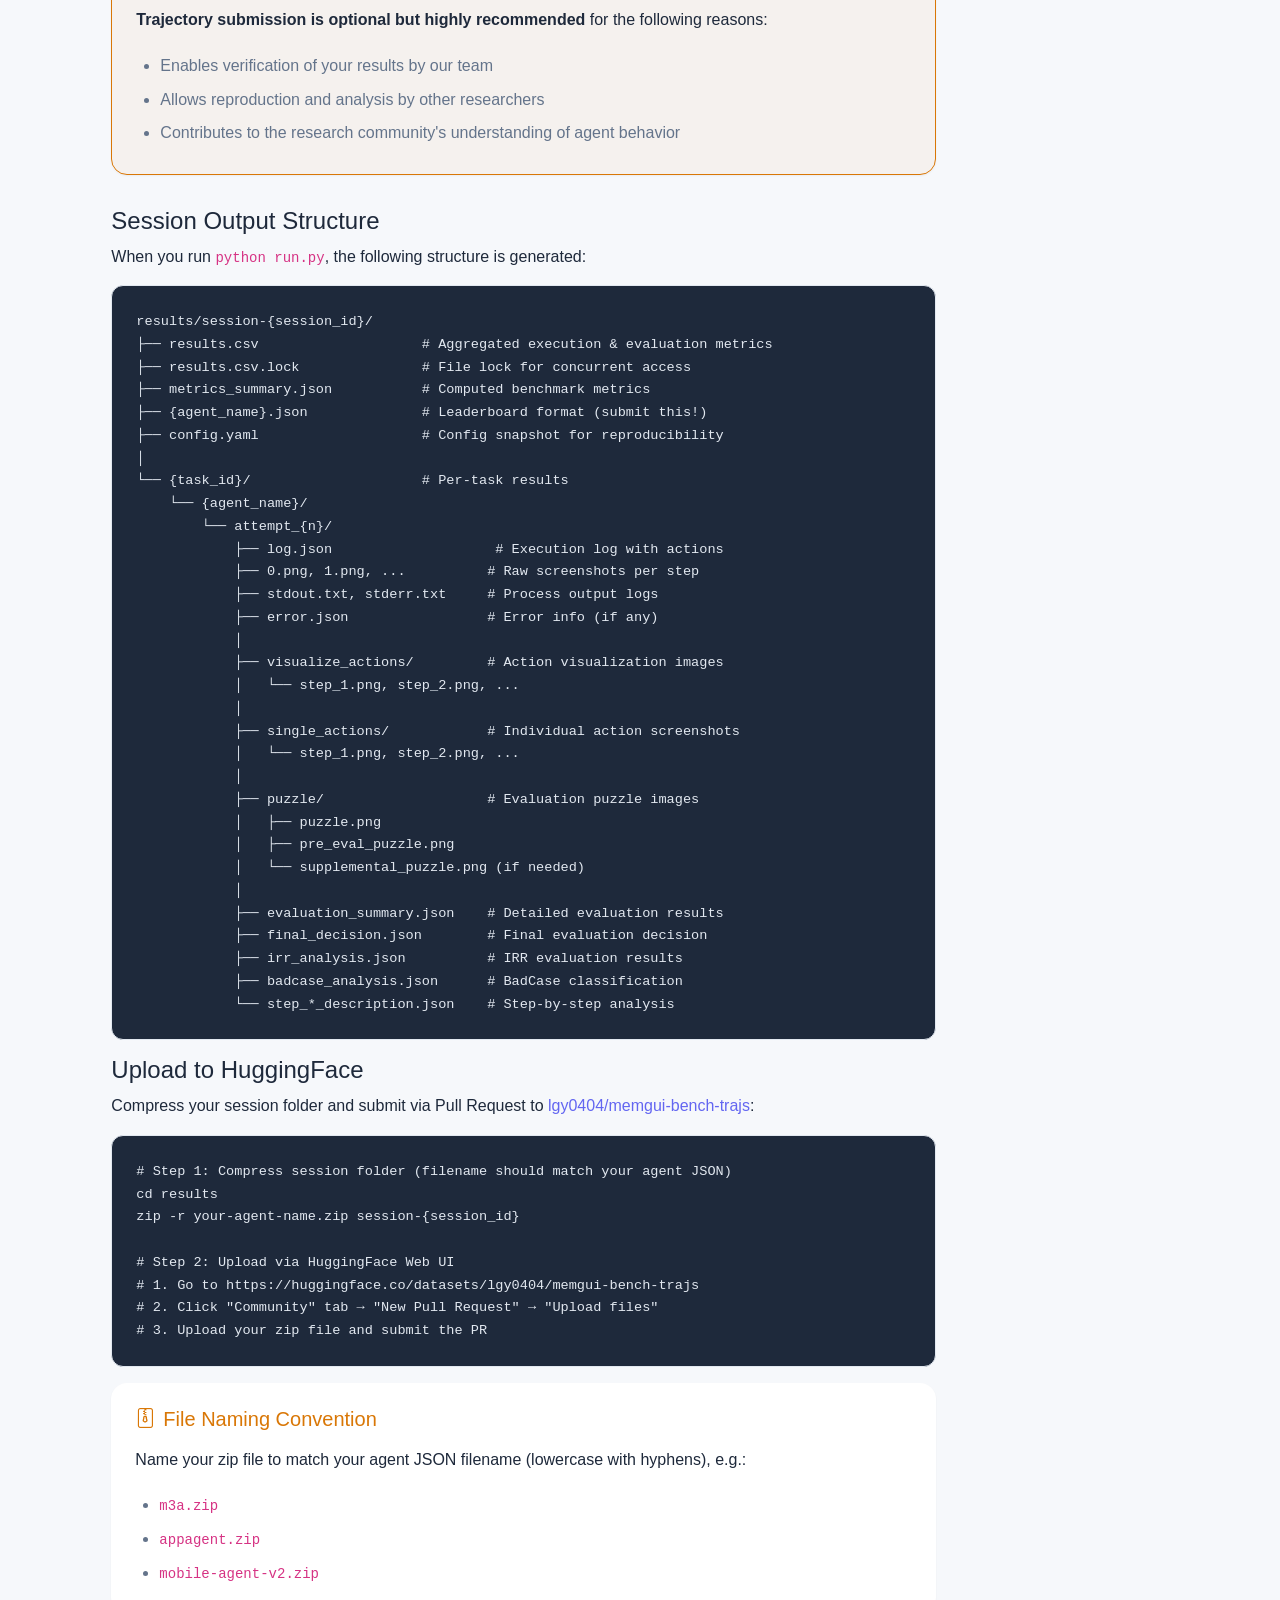
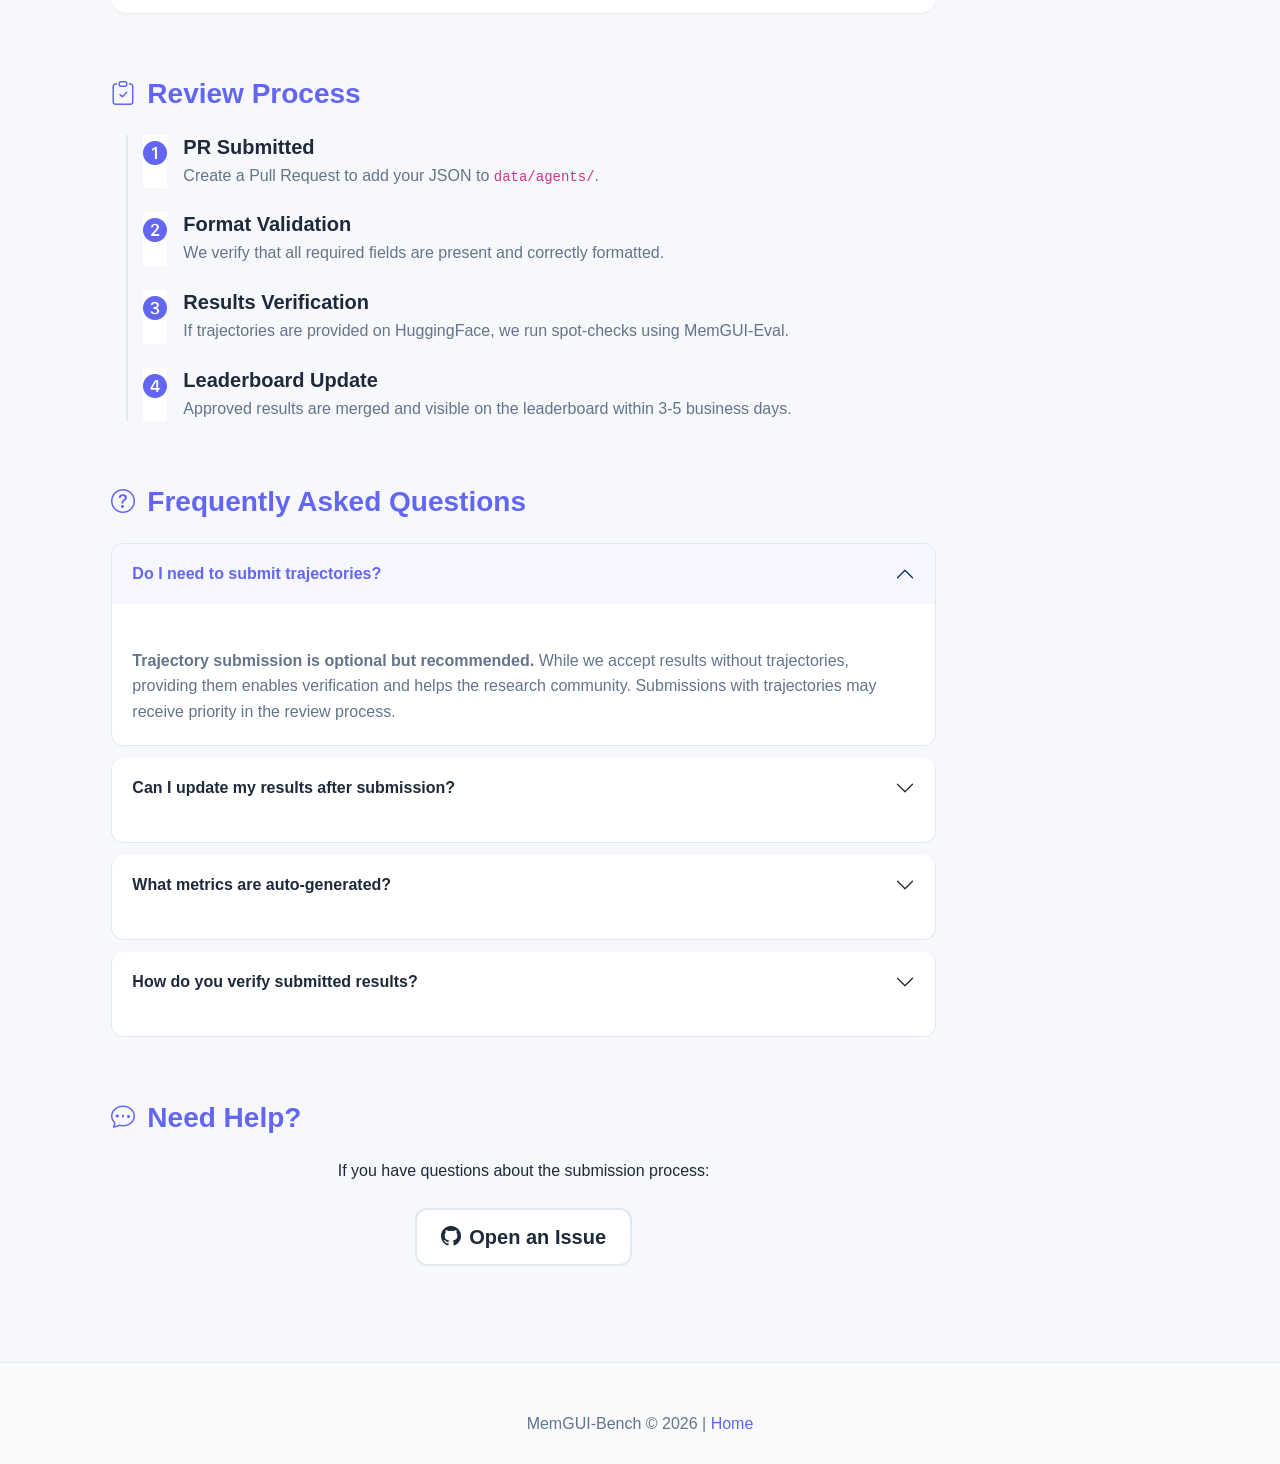
==== commit 119578fb: "Improve docs homepage leaderboard UX" ====
--- a/docs/submission.html
+++ b/docs/submission.html
@@ -19,26 +19,26 @@
   <link rel="stylesheet" href="css/style.css">
   <link rel="stylesheet" href="css/submission.css">
 </head>
-<body>
-  <!-- Navigation -->
-  <nav class="navbar navbar-expand-lg fixed-top">
-    <div class="container">
-      <a class="navbar-brand" href="index.html">
+<body class="home-compact submission-page">
+  <header class="home-topbar">
+    <div class="container-fluid home-shell">
+      <a class="home-brand" href="index.html" aria-label="MemGUI-Bench homepage">
         <img src="assets/favicon.png" alt="MemGUI-Bench" class="brand-icon">
-        <span class="brand-text">MemGUI-Bench</span>
+        <span>MemGUI-Bench</span>
       </a>
-      <button class="navbar-toggler" type="button" data-bs-toggle="collapse" data-bs-target="#navbarNav">
-        <span class="navbar-toggler-icon"></span>
-      </button>
-      <div class="collapse navbar-collapse" id="navbarNav">
-        <ul class="navbar-nav ms-auto">
-          <li class="nav-item"><a class="nav-link" href="index.html">Home</a></li>
-          <li class="nav-item"><a class="nav-link" href="leaderboard.html">Leaderboard</a></li>
-          <li class="nav-item"><a class="nav-link active" href="submission.html">Submit</a></li>
-        </ul>
+      <div class="home-links" aria-label="Primary resources">
+        <a href="index.html" class="home-link">
+          <i class="bi bi-table"></i> Leaderboard
+        </a>
+        <a href="https://arxiv.org/abs/2602.06075" target="_blank" class="home-link">
+          <i class="bi bi-file-earmark-pdf"></i> Paper
+        </a>
+        <a href="https://github.com/lgy0404/MemGUI-Bench" target="_blank" class="home-link">
+          <i class="bi bi-github"></i> Code
+        </a>
       </div>
     </div>
-  </nav>
+  </header>
 
   <!-- Header -->
   <header class="submission-header">
--- a/docs/css/style.css
+++ b/docs/css/style.css
@@ -0,0 +1,1701 @@
+/* ===== CSS Variables - Light Theme ===== */
+:root {
+  --primary: #6366f1;
+  --primary-dark: #4f46e5;
+  --accent: #0891b2;
+  --accent-light: #22d3ee;
+  --bg-light: #ffffff;
+  --bg-light-alt: #f8fafc;
+  --bg-card: #ffffff;
+  --text-primary: #1e293b;
+  --text-secondary: #64748b;
+  --gradient-1: linear-gradient(135deg, #6366f1 0%, #0891b2 100%);
+  --gradient-2: linear-gradient(135deg, #ec4899 0%, #f97316 100%);
+  --short-term-color: #16a34a;
+  --long-term-color: #d97706;
+  --border-color: #e2e8f0;
+  --shadow-sm: 0 1px 2px rgba(0, 0, 0, 0.05);
+  --shadow-md: 0 4px 6px -1px rgba(0, 0, 0, 0.1);
+  --shadow-lg: 0 10px 15px -3px rgba(0, 0, 0, 0.1);
+  --font-main: 'Space Grotesk', -apple-system, BlinkMacSystemFont, sans-serif;
+  --font-mono: 'JetBrains Mono', monospace;
+}
+
+/* ===== Compact Homepage ===== */
+.home-compact {
+  background: #f6f8fb;
+}
+
+.home-shell {
+  max-width: 1500px;
+  margin: 0 auto;
+  padding-left: 48px;
+  padding-right: 48px;
+}
+
+.home-topbar {
+  position: sticky;
+  top: 0;
+  z-index: 20;
+  background: rgba(255, 255, 255, 0.94);
+  border-bottom: 1px solid #e5e7eb;
+  backdrop-filter: blur(16px);
+}
+
+.home-topbar .home-shell {
+  min-height: 68px;
+  display: flex;
+  align-items: center;
+  justify-content: space-between;
+  gap: 20px;
+}
+
+.home-brand {
+  display: inline-flex;
+  align-items: center;
+  gap: 10px;
+  color: #111827;
+  font-size: 1.1rem;
+  font-weight: 700;
+}
+
+.home-brand:hover {
+  color: #111827;
+}
+
+.home-links {
+  display: flex;
+  align-items: center;
+  justify-content: flex-end;
+  gap: 8px;
+  flex-wrap: wrap;
+}
+
+.home-link {
+  display: inline-flex;
+  align-items: center;
+  gap: 6px;
+  min-height: 36px;
+  padding: 7px 12px;
+  border: 1px solid #d7dde8;
+  border-radius: 8px;
+  background: #ffffff;
+  color: #334155;
+  font-size: 0.9rem;
+  font-weight: 600;
+}
+
+.home-link:hover {
+  color: #0f172a;
+  border-color: #b7c1d3;
+  background: #f8fafc;
+}
+
+.home-hero {
+  padding: 42px 0 28px;
+  background: linear-gradient(180deg, #ffffff 0%, #f6f8fb 100%);
+  border-bottom: 1px solid #e5e7eb;
+}
+
+.home-hero-grid {
+  display: grid;
+  grid-template-columns: minmax(0, 1.4fr) minmax(360px, 0.6fr);
+  gap: 36px;
+  align-items: end;
+}
+
+.home-kicker {
+  margin: 0 0 8px;
+  color: #2563eb;
+  font-size: 0.78rem;
+  font-weight: 700;
+  letter-spacing: 0.08em;
+  text-transform: uppercase;
+}
+
+.home-hero h1 {
+  margin: 0;
+  color: #0f172a;
+  font-size: clamp(2.2rem, 4vw, 4.2rem);
+  font-weight: 700;
+  line-height: 1.02;
+}
+
+.home-subtitle {
+  max-width: 920px;
+  margin: 18px 0 0;
+  color: #475569;
+  font-size: 1.08rem;
+  line-height: 1.7;
+}
+
+.home-stats {
+  display: grid;
+  grid-template-columns: repeat(2, minmax(0, 1fr));
+  gap: 10px;
+}
+
+.home-stats div {
+  min-height: 82px;
+  padding: 14px;
+  border: 1px solid #e2e8f0;
+  border-radius: 8px;
+  background: #ffffff;
+}
+
+.home-stats strong {
+  display: block;
+  color: #0f172a;
+  font-size: 1.45rem;
+  line-height: 1.1;
+}
+
+.home-stats span {
+  display: block;
+  margin-top: 8px;
+  color: #64748b;
+  font-size: 0.86rem;
+  font-weight: 600;
+}
+
+.home-leaderboard {
+  padding-top: 28px;
+  padding-bottom: 40px;
+}
+
+.home-section-heading {
+  display: grid;
+  grid-template-columns: minmax(0, 0.8fr) minmax(320px, 0.7fr);
+  gap: 28px;
+  align-items: end;
+  margin-bottom: 18px;
+}
+
+.home-section-heading h2,
+.home-info-grid h2,
+.home-citation-card h2 {
+  margin: 0;
+  color: #0f172a;
+  font-size: 1.65rem;
+  font-weight: 700;
+}
+
+.home-section-heading p {
+  margin: 0;
+  color: #64748b;
+  line-height: 1.65;
+}
+
+.home-table-card {
+  margin-top: 18px;
+  border: 1px solid #e2e8f0;
+  border-radius: 8px;
+  background: #ffffff;
+  overflow: hidden;
+  box-shadow: 0 1px 2px rgba(15, 23, 42, 0.04);
+}
+
+.home-table-heading {
+  display: flex;
+  align-items: center;
+  justify-content: space-between;
+  gap: 20px;
+  padding: 16px 18px;
+  border-bottom: 1px solid #e2e8f0;
+  background: #fbfdff;
+}
+
+.home-table-heading h3 {
+  margin: 0;
+  color: #0f172a;
+  font-size: 1rem;
+  font-weight: 700;
+}
+
+.home-table-heading span {
+  color: #64748b;
+  font-size: 0.9rem;
+}
+
+.home-table-heading-with-tabs {
+  align-items: flex-start;
+  flex-wrap: wrap;
+  gap: 16px;
+}
+
+.home-view-tabs {
+  display: inline-flex;
+  align-items: center;
+  justify-content: flex-end;
+  gap: 6px;
+  flex-wrap: wrap;
+}
+
+.home-view-tab {
+  display: inline-flex;
+  align-items: center;
+  justify-content: center;
+  min-height: 34px;
+  padding: 6px 12px;
+  border: 1px solid #d7dde8;
+  border-radius: 8px;
+  background: #ffffff;
+  color: #334155;
+  font: inherit;
+  font-size: 0.88rem;
+  font-weight: 600;
+}
+
+.home-view-tab:hover {
+  color: #0f172a;
+  border-color: #b7c1d3;
+  background: #f8fafc;
+}
+
+.home-view-tab.active {
+  color: #ffffff;
+  border-color: #2563eb;
+  background: #2563eb;
+}
+
+.home-result-panel[hidden] {
+  display: none;
+}
+
+.home-analysis-grid {
+  display: grid;
+  grid-template-columns: 1fr;
+  gap: 18px;
+}
+
+.home-info-section {
+  padding: 36px 0;
+  border-top: 1px solid #e5e7eb;
+  background: #ffffff;
+}
+
+.home-info-grid {
+  display: grid;
+  grid-template-columns: repeat(3, minmax(0, 1fr));
+  gap: 24px;
+}
+
+.home-info-grid article {
+  padding: 0;
+}
+
+.home-info-grid p {
+  margin: 12px 0 0;
+  color: #475569;
+  line-height: 1.7;
+}
+
+.resource-list {
+  display: flex;
+  flex-direction: column;
+  align-items: flex-start;
+  gap: 8px;
+  margin-top: 12px;
+}
+
+.resource-list a {
+  color: #2563eb;
+  font-weight: 600;
+}
+
+.home-citation-section {
+  padding: 36px 0 44px;
+  background: #f6f8fb;
+}
+
+.home-citation-card {
+  display: grid;
+  grid-template-columns: minmax(240px, 0.35fr) minmax(0, 0.65fr);
+  gap: 28px;
+  align-items: start;
+}
+
+.compact-citation {
+  margin: 0;
+}
+
+.compact-footer {
+  padding: 20px 0;
+}
+
+.compact-footer p {
+  margin: 0;
+}
+
+@media (max-width: 992px) {
+  .home-hero-grid,
+  .home-section-heading,
+  .home-info-grid,
+  .home-citation-card {
+    grid-template-columns: 1fr;
+  }
+}
+
+@media (max-width: 768px) {
+  .home-shell {
+    padding-left: 20px;
+    padding-right: 20px;
+  }
+
+  .home-topbar .home-shell {
+    align-items: flex-start;
+    flex-direction: column;
+    padding-top: 12px;
+    padding-bottom: 12px;
+  }
+
+  .home-links {
+    justify-content: flex-start;
+  }
+
+  .home-hero {
+    padding-top: 30px;
+  }
+
+  .home-stats {
+    grid-template-columns: 1fr 1fr;
+  }
+
+  .home-table-heading {
+    align-items: flex-start;
+    flex-direction: column;
+    gap: 6px;
+  }
+
+  .home-view-tabs {
+    justify-content: flex-start;
+    width: 100%;
+  }
+}
+
+@media (max-width: 520px) {
+  .home-stats {
+    grid-template-columns: 1fr;
+  }
+
+  .home-link {
+    font-size: 0.84rem;
+    padding-left: 10px;
+    padding-right: 10px;
+  }
+}
+
+/* ===== Base Styles ===== */
+* {
+  margin: 0;
+  padding: 0;
+  box-sizing: border-box;
+}
+
+html {
+  scroll-behavior: smooth;
+}
+
+body {
+  font-family: var(--font-main);
+  background-color: var(--bg-light);
+  color: var(--text-primary);
+  line-height: 1.6;
+  overflow-x: hidden;
+}
+
+a {
+  color: var(--primary);
+  text-decoration: none;
+  transition: all 0.3s ease;
+}
+
+a:hover {
+  color: var(--primary-dark);
+}
+
+/* ===== Navigation ===== */
+.navbar {
+  background: rgba(255, 255, 255, 0.95);
+  backdrop-filter: blur(20px);
+  border-bottom: 1px solid var(--border-color);
+  padding: 1rem 0;
+  transition: all 0.3s ease;
+  box-shadow: var(--shadow-sm);
+}
+
+.navbar-brand {
+  font-weight: 700;
+  font-size: 1.4rem;
+  color: var(--text-primary) !important;
+  display: flex;
+  align-items: center;
+  gap: 0.5rem;
+}
+
+.brand-icon {
+  height: 32px;
+  width: 32px;
+  border-radius: 8px;
+  object-fit: contain;
+}
+
+.brand-text {
+  font-size: 1.25rem;
+  font-weight: 700;
+  background: linear-gradient(135deg, #3b82f6 0%, #8b5cf6 50%, #ec4899 100%);
+  -webkit-background-clip: text;
+  -webkit-text-fill-color: transparent;
+  background-clip: text;
+}
+
+.brand-text {
+  font-weight: 700;
+}
+
+.nav-link {
+  color: var(--text-secondary) !important;
+  font-weight: 500;
+  padding: 0.5rem 1rem !important;
+  border-radius: 8px;
+  transition: all 0.3s ease;
+}
+
+.nav-link:hover, .nav-link.active {
+  color: var(--primary) !important;
+  background: rgba(99, 102, 241, 0.1);
+}
+
+/* ===== Hero Section ===== */
+.hero-section {
+  min-height: 80vh;
+  display: flex;
+  align-items: center;
+  justify-content: center;
+  position: relative;
+  padding: 120px 0 80px;
+  overflow: hidden;
+  background: linear-gradient(135deg, #f0f9ff 0%, #e0f2fe 50%, #f0fdf4 100%);
+}
+
+.hero-bg {
+  position: absolute;
+  top: 0;
+  left: 0;
+  right: 0;
+  bottom: 0;
+  background: 
+    radial-gradient(ellipse at 20% 20%, rgba(99, 102, 241, 0.08) 0%, transparent 50%),
+    radial-gradient(ellipse at 80% 80%, rgba(8, 145, 178, 0.08) 0%, transparent 50%);
+  z-index: 0;
+  pointer-events: none;
+}
+
+.hero-content {
+  position: relative;
+  z-index: 1;
+}
+
+.hero-title {
+  font-size: clamp(2.5rem, 8vw, 4.5rem);
+  font-weight: 700;
+  margin-bottom: 1.5rem;
+  letter-spacing: -0.02em;
+}
+
+.gradient-text {
+  background: var(--gradient-1);
+  -webkit-background-clip: text;
+  -webkit-text-fill-color: transparent;
+  background-clip: text;
+}
+
+.hero-subtitle {
+  font-size: clamp(1.1rem, 2.5vw, 1.4rem);
+  color: var(--text-secondary);
+  max-width: 700px;
+  margin: 0 auto 1rem;
+}
+
+.hero-buttons {
+  display: flex;
+  flex-wrap: wrap;
+  gap: 1rem;
+  justify-content: center;
+  margin-top: 2rem;
+}
+
+/* Hero Authors */
+.hero-authors {
+  margin-top: 2rem;
+  padding: 1.5rem 0;
+  max-width: 900px;
+  margin-left: auto;
+  margin-right: auto;
+}
+
+.authors-list {
+  display: flex;
+  flex-wrap: wrap;
+  justify-content: center;
+  gap: 0.25rem 0.75rem;
+  margin-bottom: 0.75rem;
+}
+
+.author {
+  font-size: 0.95rem;
+  color: var(--text-secondary);
+  white-space: nowrap;
+}
+
+.author-name {
+  color: var(--text-primary);
+}
+
+.author sup {
+  color: var(--primary);
+  font-weight: 600;
+  font-size: 0.7rem;
+}
+
+.corresponding-icon {
+  color: #e74c3c;
+  font-size: 0.9rem;
+  margin-left: 2px;
+  cursor: help;
+}
+
+.affiliations-list {
+  display: flex;
+  flex-wrap: wrap;
+  justify-content: center;
+  gap: 0.5rem 1.5rem;
+  margin-bottom: 0.5rem;
+  font-size: 0.85rem;
+  color: var(--text-secondary);
+}
+
+.affiliation sup {
+  color: var(--primary);
+  font-weight: 600;
+}
+
+.author-notes {
+  display: flex;
+  justify-content: center;
+  gap: 1.5rem;
+  font-size: 0.8rem;
+  color: var(--text-muted);
+  font-style: italic;
+}
+
+/* Hero Institutions Logos */
+.hero-institutions {
+  display: flex;
+  flex-wrap: wrap;
+  justify-content: center;
+  align-items: center;
+  gap: 30px;
+  margin-top: 2.5rem;
+  padding-top: 2rem;
+  border-top: 1px solid rgba(0, 0, 0, 0.1);
+}
+
+.hero-logo {
+  display: flex;
+  align-items: center;
+  justify-content: center;
+  padding: 8px;
+  transition: all 0.3s ease;
+  opacity: 0.7;
+}
+
+.hero-logo:hover {
+  opacity: 1;
+  transform: scale(1.08);
+}
+
+.hero-logo img {
+  height: 55px;
+  width: auto;
+  max-width: 160px;
+  object-fit: contain;
+}
+
+/* ===== Buttons ===== */
+.btn {
+  font-family: var(--font-main);
+  font-weight: 600;
+  padding: 0.75rem 1.5rem;
+  border-radius: 12px;
+  display: inline-flex;
+  align-items: center;
+  gap: 0.5rem;
+  transition: all 0.3s ease;
+}
+
+.btn-primary {
+  background: var(--gradient-1);
+  border: none;
+  color: white;
+}
+
+.btn-primary:hover {
+  transform: translateY(-2px);
+  box-shadow: 0 10px 30px rgba(99, 102, 241, 0.3);
+  color: white;
+}
+
+.btn-outline-primary {
+  border: 2px solid var(--primary);
+  background: transparent;
+  color: var(--primary);
+}
+
+.btn-outline-primary:hover {
+  background: var(--primary);
+  color: white;
+  transform: translateY(-2px);
+}
+
+.btn-outline-light {
+  border: 2px solid var(--border-color);
+  background: white;
+  color: var(--text-primary);
+}
+
+.btn-outline-light:hover {
+  background: var(--bg-light-alt);
+  border-color: var(--primary);
+  color: var(--primary);
+}
+
+.btn-accent {
+  background: var(--accent);
+  border: none;
+  color: white;
+}
+
+.btn-accent:hover {
+  background: #0e7490;
+  transform: translateY(-2px);
+  box-shadow: 0 10px 30px rgba(8, 145, 178, 0.3);
+  color: white;
+}
+
+/* ===== Sections ===== */
+.section-padding {
+  padding: 80px 0;
+}
+
+.section-title {
+  font-size: 2.2rem;
+  font-weight: 700;
+  margin-bottom: 2.5rem;
+  color: var(--text-primary);
+  position: relative;
+}
+
+.section-title::after {
+  content: '';
+  display: block;
+  width: 60px;
+  height: 4px;
+  background: var(--gradient-1);
+  margin: 1rem auto 0;
+}
+
+.subsection-title {
+  font-size: 1.4rem;
+  font-weight: 600;
+  color: var(--text-primary);
+  position: relative;
+}
+
+.subsection-title::after {
+  content: '';
+  display: block;
+  width: 40px;
+  height: 3px;
+  background: var(--primary);
+  margin: 0.5rem auto 0;
+  border-radius: 2px;
+}
+
+/* MemGUI-Eval Section */
+.eval-intro .lead {
+  font-size: 1.1rem;
+  line-height: 1.8;
+}
+
+.eval-stages {
+  display: flex;
+  flex-direction: column;
+  gap: 1rem;
+}
+
+.eval-stage {
+  display: flex;
+  align-items: flex-start;
+  gap: 1rem;
+  padding: 1rem;
+  background: #ffffff;
+  border-radius: 12px;
+  box-shadow: 0 2px 8px rgba(0, 0, 0, 0.06);
+  transition: all 0.3s ease;
+}
+
+.eval-stage:hover {
+  transform: translateX(5px);
+  box-shadow: 0 4px 15px rgba(0, 0, 0, 0.1);
+}
+
+.stage-num {
+  display: flex;
+  align-items: center;
+  justify-content: center;
+  width: 36px;
+  height: 36px;
+  min-width: 36px;
+  background: linear-gradient(135deg, #3b82f6 0%, #2563eb 100%);
+  color: white;
+  border-radius: 50%;
+  font-weight: 700;
+  font-size: 1rem;
+}
+
+.stage-info {
+  display: flex;
+  flex-direction: column;
+  gap: 0.25rem;
+}
+
+.stage-info strong {
+  color: var(--text-primary);
+  font-size: 1rem;
+}
+
+.stage-info span {
+  color: #64748b;
+  font-size: 0.9rem;
+  border-radius: 2px;
+}
+
+.bg-light-alt {
+  background-color: var(--bg-light-alt);
+}
+
+/* ===== Stats Grid ===== */
+.stats-grid {
+  display: grid;
+  grid-template-columns: repeat(3, 1fr);
+  gap: 1.5rem;
+}
+
+.stat-card {
+  background: var(--bg-card);
+  border: 1px solid var(--border-color);
+  border-radius: 16px;
+  padding: 2rem;
+  text-align: center;
+  transition: all 0.3s ease;
+  box-shadow: var(--shadow-sm);
+}
+
+.stat-card:hover {
+  border-color: var(--primary);
+  transform: translateY(-5px);
+  box-shadow: var(--shadow-lg);
+}
+
+.stat-number {
+  font-size: 2.5rem;
+  font-weight: 700;
+  background: var(--gradient-1);
+  -webkit-background-clip: text;
+  -webkit-text-fill-color: transparent;
+  background-clip: text;
+}
+
+.stat-label {
+  color: var(--text-secondary);
+  font-size: 0.95rem;
+  margin-top: 0.5rem;
+}
+
+/* ===== Feature Cards ===== */
+.feature-card {
+  background: var(--bg-card);
+  border: 1px solid var(--border-color);
+  border-radius: 16px;
+  padding: 2rem;
+  height: 100%;
+  transition: all 0.3s ease;
+  box-shadow: var(--shadow-sm);
+}
+
+.feature-card:hover {
+  border-color: var(--accent);
+  transform: translateY(-5px);
+  box-shadow: var(--shadow-lg);
+}
+
+.feature-icon {
+  font-size: 2.5rem;
+  margin-bottom: 1rem;
+}
+
+.feature-card h4 {
+  font-size: 1.2rem;
+  font-weight: 600;
+  margin-bottom: 0.75rem;
+  color: var(--text-primary);
+}
+
+.feature-card p {
+  color: var(--text-secondary);
+  font-size: 0.95rem;
+  margin: 0;
+}
+
+/* ===== RQ Cards ===== */
+.rq-grid {
+  display: grid;
+  grid-template-columns: repeat(auto-fit, minmax(350px, 1fr));
+  gap: 1.25rem;
+}
+
+.rq-card {
+  background: var(--bg-card);
+  border: 1px solid var(--border-color);
+  border-radius: 12px;
+  padding: 1.25rem;
+  transition: all 0.3s ease;
+  box-shadow: var(--shadow-sm);
+}
+
+.rq-card:hover {
+  border-color: var(--primary);
+  box-shadow: var(--shadow-md);
+  transform: translateY(-2px);
+}
+
+.rq-header {
+  display: flex;
+  align-items: flex-start;
+  gap: 0.75rem;
+  margin-bottom: 0.75rem;
+}
+
+.rq-badge {
+  background: var(--gradient-1);
+  color: white;
+  font-weight: 700;
+  font-size: 0.75rem;
+  padding: 0.25rem 0.6rem;
+  border-radius: 6px;
+  flex-shrink: 0;
+}
+
+.rq-question {
+  font-weight: 600;
+  color: var(--text-primary);
+  font-size: 0.95rem;
+  line-height: 1.4;
+}
+
+.rq-answer {
+  font-size: 0.9rem;
+  color: var(--text-secondary);
+  line-height: 1.5;
+}
+
+.rq-answer strong {
+  color: var(--primary);
+  display: block;
+  margin-bottom: 0.25rem;
+}
+
+/* ===== Comparison Table ===== */
+.comparison-table {
+  font-size: 0.9rem;
+}
+
+.comparison-table thead th {
+  background: #f8f9fa;
+  font-weight: 600;
+  vertical-align: middle;
+  text-align: center;
+  font-size: 0.85rem;
+}
+
+.comparison-table tbody td {
+  text-align: center;
+  vertical-align: middle;
+}
+
+.comparison-table tbody td:first-child {
+  text-align: left;
+  font-weight: 500;
+}
+
+.comparison-table .table-primary {
+  background: linear-gradient(135deg, rgba(99, 102, 241, 0.15) 0%, rgba(139, 92, 246, 0.15) 100%) !important;
+}
+
+.comparison-table .text-success {
+  font-weight: 600;
+}
+
+.comparison-table .text-danger {
+  opacity: 0.6;
+}
+
+/* ===== Metrics Section ===== */
+.metric-group {
+  background: var(--bg-card);
+  border: 1px solid var(--border-color);
+  border-radius: 16px;
+  padding: 2rem;
+  margin-bottom: 1.5rem;
+  box-shadow: var(--shadow-sm);
+}
+
+.metric-group h4 {
+  display: flex;
+  align-items: center;
+  gap: 0.75rem;
+  margin-bottom: 1.5rem;
+  font-weight: 600;
+  color: var(--text-primary);
+}
+
+.metric-badge {
+  display: inline-flex;
+  align-items: center;
+  justify-content: center;
+  width: 32px;
+  height: 32px;
+  border-radius: 8px;
+  font-size: 1rem;
+}
+
+.metric-badge.short-term {
+  background: rgba(22, 163, 74, 0.15);
+  color: var(--short-term-color);
+}
+
+.metric-badge.long-term {
+  background: rgba(217, 119, 6, 0.15);
+  color: var(--long-term-color);
+}
+
+.metric-list {
+  list-style: none;
+  padding: 0;
+  margin: 0;
+}
+
+.metric-list li {
+  padding: 0.75rem 0;
+  border-bottom: 1px solid var(--border-color);
+  color: var(--text-secondary);
+}
+
+.metric-list li:last-child {
+  border-bottom: none;
+}
+
+.metric-list li strong {
+  color: var(--primary);
+  font-family: var(--font-mono);
+}
+
+/* ===== Figure Gallery ===== */
+.figure-gallery {
+  display: grid;
+  gap: 2rem;
+}
+
+.figure-card {
+  background: var(--bg-card);
+  border: 1px solid var(--border-color);
+  border-radius: 16px;
+  overflow: hidden;
+  box-shadow: var(--shadow-sm);
+  transition: all 0.3s ease;
+  display: flex;
+  flex-direction: column;
+}
+
+.figure-card:hover {
+  box-shadow: var(--shadow-lg);
+  transform: translateY(-3px);
+}
+
+.figure-card .figure-img-wrapper {
+  flex: 1;
+  display: flex;
+  align-items: center;
+  justify-content: center;
+  background: #fafafa;
+  min-height: 300px;
+  padding: 1rem;
+}
+
+.figure-card img {
+  width: 100%;
+  height: auto;
+  max-height: 400px;
+  object-fit: contain;
+  display: block;
+}
+
+.figure-caption {
+  padding: 1rem 1.5rem;
+  background: var(--bg-light-alt);
+  border-top: 1px solid var(--border-color);
+}
+
+.figure-caption h5 {
+  font-size: 1rem;
+  font-weight: 600;
+  margin-bottom: 0.25rem;
+  color: var(--text-primary);
+}
+
+.figure-caption p {
+  font-size: 0.9rem;
+  color: var(--text-secondary);
+  margin: 0;
+}
+
+/* Equal height rows */
+.row.g-4 > [class*="col-"] {
+  display: flex;
+}
+
+.row.g-4 > [class*="col-"] > .figure-card {
+  width: 100%;
+}
+
+/* ===== Citation ===== */
+.citation-box {
+  background: var(--bg-light-alt);
+  border: 1px solid var(--border-color);
+  border-radius: 16px;
+  padding: 2rem;
+  position: relative;
+  max-width: 800px;
+  margin: 0 auto;
+  box-shadow: var(--shadow-sm);
+}
+
+.citation-box pre {
+  margin: 0;
+  overflow-x: auto;
+}
+
+.citation-box code {
+  font-family: var(--font-mono);
+  font-size: 0.85rem;
+  color: var(--text-secondary);
+  white-space: pre-wrap;
+}
+
+.copy-btn {
+  position: absolute;
+  top: 1rem;
+  right: 1rem;
+}
+
+/* ===== Affiliations Section ===== */
+.affiliations-section {
+  padding: 60px 0;
+  background: linear-gradient(180deg, var(--bg-light) 0%, var(--bg-light-alt) 100%);
+  border-top: 1px solid var(--border-color);
+}
+
+.affiliations-title {
+  font-size: 1.25rem;
+  font-weight: 600;
+  color: var(--text-secondary);
+  margin-bottom: 2.5rem;
+  text-transform: uppercase;
+  letter-spacing: 1px;
+}
+
+.affiliations-logos {
+  display: flex;
+  flex-wrap: wrap;
+  justify-content: center;
+  align-items: center;
+  gap: 40px;
+}
+
+.affiliation-logo {
+  display: flex;
+  align-items: center;
+  justify-content: center;
+  padding: 12px;
+  transition: all 0.3s ease;
+  opacity: 0.7;
+  filter: grayscale(30%);
+}
+
+.affiliation-logo:hover {
+  opacity: 1;
+  filter: grayscale(0%);
+  transform: scale(1.05);
+}
+
+.affiliation-logo img {
+  height: 60px;
+  width: auto;
+  max-width: 180px;
+  object-fit: contain;
+}
+
+@media (max-width: 768px) {
+  .affiliations-logos {
+    gap: 25px;
+  }
+  
+  .affiliation-logo img {
+    height: 40px;
+    max-width: 120px;
+  }
+}
+
+/* ===== Footer ===== */
+.footer {
+  padding: 3rem 0;
+  border-top: 1px solid var(--border-color);
+  background: var(--bg-light-alt);
+}
+
+.footer p {
+  margin-bottom: 0.5rem;
+  color: var(--text-secondary);
+}
+
+.footer a {
+  color: var(--primary);
+}
+
+/* ===== Hero Layout (Two Column) ===== */
+.hero-layout {
+  display: grid;
+  grid-template-columns: 1fr 420px;
+  gap: 50px;
+  align-items: flex-start;
+  position: relative;
+  z-index: 2;
+}
+
+.hero-content {
+  text-align: left;
+}
+
+.hero-content .hero-title {
+  text-align: left;
+}
+
+.hero-content .hero-subtitle {
+  text-align: left !important;
+  max-width: 100%;
+  margin: 0 0 1rem 0 !important;
+}
+
+.hero-content .hero-buttons {
+  justify-content: flex-start;
+}
+
+.hero-content .hero-authors {
+  text-align: left;
+}
+
+.hero-content .authors-list,
+.hero-content .affiliations-list,
+.hero-content .author-notes {
+  justify-content: flex-start;
+  text-align: left;
+}
+
+.hero-content .hero-institutions {
+  justify-content: flex-start;
+}
+
+/* ===== Hero Leaderboard Panel ===== */
+.hero-leaderboard-panel {
+  background: rgba(255, 255, 255, 0.98);
+  border-radius: 16px;
+  box-shadow: 0 20px 60px rgba(0, 0, 0, 0.15);
+  overflow: hidden;
+  position: relative;
+  z-index: 10;
+}
+
+.lb-panel-header {
+  display: flex;
+  justify-content: space-between;
+  align-items: center;
+  padding: 16px 20px;
+  background: linear-gradient(135deg, #1e1b4b 0%, #312e81 100%);
+}
+
+.lb-panel-title {
+  font-weight: 700;
+  font-size: 1.1em;
+  color: #fff;
+}
+
+.lb-panel-link {
+  font-size: 0.85em;
+  color: #fbbf24;
+  text-decoration: none;
+  font-weight: 600;
+}
+
+.lb-panel-link:hover {
+  color: #fcd34d;
+}
+
+.lb-panel-table {
+  padding: 8px 0;
+}
+
+.lb-panel-row {
+  display: grid;
+  grid-template-columns: 36px 1fr repeat(5, 48px);
+  gap: 4px;
+  padding: 10px 16px;
+  align-items: center;
+  border-bottom: 1px solid #f1f5f9;
+  transition: background 0.2s ease;
+}
+
+.lb-panel-row:last-child {
+  border-bottom: none;
+}
+
+.lb-panel-row:not(.header):hover {
+  background: #f8fafc;
+}
+
+.lb-panel-row.header {
+  background: #f8fafc;
+  font-weight: 600;
+  font-size: 0.75em;
+  color: #64748b;
+  text-transform: uppercase;
+  letter-spacing: 0.5px;
+}
+
+.lb-panel-row.rank-1 {
+  background: linear-gradient(90deg, rgba(251, 191, 36, 0.15) 0%, rgba(251, 191, 36, 0.05) 100%);
+}
+
+.lb-panel-row.rank-2 {
+  background: linear-gradient(90deg, rgba(156, 163, 175, 0.15) 0%, rgba(156, 163, 175, 0.05) 100%);
+}
+
+.lb-panel-row.rank-3 {
+  background: linear-gradient(90deg, rgba(180, 83, 9, 0.12) 0%, rgba(180, 83, 9, 0.03) 100%);
+}
+
+.lb-col-rank {
+  font-weight: 700;
+  font-size: 0.95em;
+  text-align: center;
+}
+
+.lb-col-name {
+  font-weight: 600;
+  font-size: 0.9em;
+  color: #1e293b;
+  white-space: nowrap;
+  overflow: hidden;
+  text-overflow: ellipsis;
+}
+
+.lb-col-metric {
+  font-family: var(--font-mono);
+  font-size: 0.85em;
+  color: #475569;
+  text-align: center;
+}
+
+.lb-col-metric.highlight {
+  color: #059669;
+  font-weight: 700;
+}
+
+.lb-panel-cta {
+  display: flex;
+  align-items: center;
+  justify-content: center;
+  gap: 8px;
+  padding: 14px 20px;
+  background: linear-gradient(135deg, #6366f1 0%, #4f46e5 100%);
+  color: #fff !important;
+  text-decoration: none;
+  font-weight: 600;
+  font-size: 0.95em;
+  transition: all 0.3s ease;
+}
+
+.lb-panel-cta:hover {
+  background: linear-gradient(135deg, #4f46e5 0%, #4338ca 100%);
+  color: #fff !important;
+}
+
+.lb-panel-loading {
+  text-align: center;
+  padding: 40px 20px;
+  color: #64748b;
+  font-size: 0.9em;
+}
+
+/* Ensure all links in leaderboard panel are clickable */
+.hero-leaderboard-panel a {
+  position: relative;
+  z-index: 20;
+  cursor: pointer;
+}
+
+.lb-panel-header,
+.lb-panel-cta {
+  position: relative;
+  z-index: 20;
+}
+
+/* ===== Leaderboard CTA Section (can be removed if not used) ===== */
+.leaderboard-cta-section {
+  padding: 80px 0;
+  background: linear-gradient(135deg, #1e1b4b 0%, #312e81 50%, #4338ca 100%);
+  position: relative;
+  overflow: hidden;
+}
+
+.leaderboard-cta-section::before {
+  content: '';
+  position: absolute;
+  top: 0;
+  left: 0;
+  right: 0;
+  bottom: 0;
+  background: url("data:image/svg+xml,%3Csvg width='60' height='60' viewBox='0 0 60 60' xmlns='http://www.w3.org/2000/svg'%3E%3Cg fill='none' fill-rule='evenodd'%3E%3Cg fill='%23ffffff' fill-opacity='0.03'%3E%3Cpath d='M36 34v-4h-2v4h-4v2h4v4h2v-4h4v-2h-4zm0-30V0h-2v4h-4v2h4v4h2V6h4V4h-4zM6 34v-4H4v4H0v2h4v4h2v-4h4v-2H6zM6 4V0H4v4H0v2h4v4h2V6h4V4H6z'/%3E%3C/g%3E%3C/g%3E%3C/svg%3E");
+  opacity: 0.5;
+}
+
+.leaderboard-cta-card {
+  position: relative;
+  z-index: 1;
+}
+
+.cta-badge {
+  display: inline-block;
+  background: linear-gradient(135deg, #fbbf24 0%, #f59e0b 100%);
+  color: #1e1b4b;
+  padding: 8px 20px;
+  border-radius: 30px;
+  font-weight: 700;
+  font-size: 0.9em;
+  margin-bottom: 20px;
+  box-shadow: 0 4px 15px rgba(251, 191, 36, 0.4);
+}
+
+.cta-title {
+  color: #fff;
+  font-size: 2.5em;
+  font-weight: 700;
+  margin-bottom: 16px;
+  line-height: 1.2;
+}
+
+.cta-description {
+  color: rgba(255, 255, 255, 0.85);
+  font-size: 1.15em;
+  line-height: 1.7;
+  margin-bottom: 24px;
+}
+
+.cta-description strong {
+  color: #fbbf24;
+}
+
+.cta-stats {
+  display: flex;
+  gap: 30px;
+  margin-bottom: 30px;
+}
+
+.cta-stat {
+  text-align: center;
+}
+
+.cta-stat-value {
+  display: block;
+  font-size: 2em;
+  font-weight: 700;
+  color: #fbbf24;
+  line-height: 1;
+}
+
+.cta-stat-label {
+  font-size: 0.85em;
+  color: rgba(255, 255, 255, 0.7);
+  margin-top: 4px;
+}
+
+.cta-buttons {
+  display: flex;
+  gap: 16px;
+  flex-wrap: wrap;
+}
+
+.btn-leaderboard {
+  background: linear-gradient(135deg, #fbbf24 0%, #f59e0b 100%);
+  color: #1e1b4b;
+  border: none;
+  font-weight: 700;
+  padding: 14px 32px;
+  box-shadow: 0 4px 20px rgba(251, 191, 36, 0.4);
+  transition: all 0.3s ease;
+}
+
+.btn-leaderboard:hover {
+  background: linear-gradient(135deg, #fcd34d 0%, #fbbf24 100%);
+  color: #1e1b4b;
+  transform: translateY(-2px);
+  box-shadow: 0 6px 25px rgba(251, 191, 36, 0.5);
+}
+
+.btn-leaderboard i {
+  margin-right: 8px;
+}
+
+/* Leaderboard Preview Card */
+.cta-preview {
+  background: #0f0a2e;
+  border-radius: 12px;
+  overflow: hidden;
+  box-shadow: 0 20px 50px rgba(0, 0, 0, 0.4);
+  border: 1px solid rgba(255, 255, 255, 0.1);
+}
+
+.preview-header {
+  background: #1a1440;
+  padding: 12px 16px;
+  display: flex;
+  align-items: center;
+  gap: 8px;
+  border-bottom: 1px solid rgba(255, 255, 255, 0.1);
+}
+
+.preview-dot {
+  width: 12px;
+  height: 12px;
+  border-radius: 50%;
+}
+
+.preview-dot.red { background: #ef4444; }
+.preview-dot.yellow { background: #fbbf24; }
+.preview-dot.green { background: #22c55e; }
+
+.preview-title {
+  color: rgba(255, 255, 255, 0.6);
+  font-size: 0.85em;
+  margin-left: auto;
+  font-family: var(--font-mono);
+}
+
+.preview-content {
+  padding: 16px;
+}
+
+.preview-row {
+  display: grid;
+  grid-template-columns: 40px 1fr 60px 60px;
+  gap: 12px;
+  padding: 10px 12px;
+  border-radius: 6px;
+  font-size: 0.9em;
+  margin-bottom: 8px;
+}
+
+.preview-row.header {
+  background: rgba(255, 255, 255, 0.05);
+  color: rgba(255, 255, 255, 0.6);
+  font-weight: 600;
+  font-size: 0.8em;
+  text-transform: uppercase;
+}
+
+.preview-row.gold {
+  background: linear-gradient(135deg, rgba(251, 191, 36, 0.2) 0%, rgba(251, 191, 36, 0.1) 100%);
+  color: #fbbf24;
+  font-weight: 600;
+}
+
+.preview-row.silver {
+  background: rgba(255, 255, 255, 0.08);
+  color: rgba(255, 255, 255, 0.9);
+}
+
+.preview-row.bronze {
+  background: rgba(205, 127, 50, 0.15);
+  color: #e8a762;
+}
+
+.preview-more {
+  text-align: center;
+  color: rgba(255, 255, 255, 0.5);
+  font-size: 0.85em;
+  padding: 8px;
+  font-style: italic;
+}
+
+/* ===== Responsive ===== */
+@media (max-width: 992px) {
+  .hero-layout {
+    grid-template-columns: 1fr;
+    gap: 40px;
+  }
+  
+  .hero-content {
+    text-align: center;
+  }
+  
+  .hero-content .hero-title,
+  .hero-content .hero-subtitle,
+  .hero-content .hero-authors {
+    text-align: center;
+  }
+  
+  .hero-content .hero-buttons {
+    justify-content: center;
+  }
+  
+  .hero-content .hero-institutions {
+    justify-content: center;
+  }
+  
+  .hero-leaderboard-panel {
+    max-width: 500px;
+    margin: 0 auto;
+  }
+  
+  .cta-preview {
+    margin-top: 40px;
+  }
+  
+  .cta-title {
+    font-size: 2em;
+  }
+  
+  .cta-stats {
+    justify-content: flex-start;
+  }
+}
+
+@media (max-width: 768px) {
+  .hero-buttons {
+    flex-direction: column;
+    align-items: center;
+  }
+  
+  .hero-buttons .btn {
+    width: 100%;
+    max-width: 300px;
+    justify-content: center;
+  }
+  
+  .hero-institutions {
+    gap: 20px;
+    margin-top: 2rem;
+    padding-top: 1.5rem;
+  }
+  
+  .hero-logo img {
+    height: 35px;
+    max-width: 110px;
+  }
+  
+  .stats-grid {
+    grid-template-columns: 1fr;
+  }
+  
+  .section-padding {
+    padding: 60px 0;
+  }
+  
+  /* Hero Layout Responsive */
+  .hero-layout {
+    grid-template-columns: 1fr;
+    gap: 40px;
+  }
+  
+  .hero-content {
+    text-align: center;
+  }
+  
+  .hero-content .hero-title,
+  .hero-content .hero-subtitle,
+  .hero-content .hero-authors {
+    text-align: center;
+  }
+  
+  .hero-content .hero-buttons {
+    justify-content: center;
+  }
+  
+  .hero-content .hero-institutions {
+    justify-content: center;
+  }
+  
+  .hero-leaderboard-panel {
+    max-width: 100%;
+    margin: 0 auto;
+  }
+  
+  .lb-panel-row {
+    grid-template-columns: 30px 1fr repeat(5, 40px);
+    padding: 8px 12px;
+    gap: 2px;
+  }
+  
+  .lb-col-name {
+    font-size: 0.8em;
+  }
+  
+  .lb-col-metric {
+    font-size: 0.75em;
+  }
+  
+  .leaderboard-cta-section {
+    padding: 60px 0;
+  }
+  
+  .cta-title {
+    font-size: 1.75em;
+  }
+  
+  .cta-stats {
+    gap: 20px;
+  }
+  
+  .cta-stat-value {
+    font-size: 1.5em;
+  }
+  
+  .cta-buttons {
+    flex-direction: column;
+  }
+  
+  .cta-buttons .btn {
+    width: 100%;
+    justify-content: center;
+  }
+}
--- a/docs/css/submission.css
+++ b/docs/css/submission.css
@@ -0,0 +1,377 @@
+/* ===== Submission Page Styles - Light Theme ===== */
+
+.submission-header {
+  padding: 48px 0 42px;
+  background: linear-gradient(180deg, var(--bg-light-alt) 0%, var(--bg-light) 100%);
+  border-bottom: 1px solid var(--border-color);
+}
+
+.submission-header h1 {
+  font-size: 2.5rem;
+  font-weight: 700;
+  margin-bottom: 0.5rem;
+  color: var(--text-primary);
+}
+
+.submission-container {
+  max-width: 1500px;
+  margin: 0 auto;
+  padding: 0 48px;
+}
+
+.submission-main {
+  padding: 2rem 1rem;
+  max-width: 900px;
+  margin: 0 auto;
+}
+
+@media (min-width: 1200px) {
+  .submission-main {
+    margin-left: 4%;
+    margin-right: 280px;
+  }
+}
+
+/* ===== Fixed Sidebar TOC ===== */
+.toc-sidebar-fixed {
+  position: fixed;
+  top: 100px;
+  right: calc((100vw - 1400px) / 2 + 20px);
+  width: 220px;
+  z-index: 100;
+}
+
+@media (max-width: 1600px) {
+  .toc-sidebar-fixed {
+    right: 48px;
+  }
+}
+
+.toc-sidebar {
+  padding: 1.5rem;
+  background: var(--bg-card);
+  border: 1px solid var(--border-color);
+  border-radius: 12px;
+  box-shadow: var(--shadow-sm);
+  max-height: calc(100vh - 140px);
+  overflow-y: auto;
+}
+
+.toc-title {
+  font-size: 0.75rem;
+  font-weight: 600;
+  text-transform: uppercase;
+  letter-spacing: 0.05em;
+  color: var(--text-muted);
+  margin-bottom: 1rem;
+  padding-bottom: 0.5rem;
+  border-bottom: 1px solid var(--border-color);
+}
+
+.toc-list {
+  list-style: none;
+  padding: 0;
+  margin: 0;
+}
+
+.toc-list li {
+  margin-bottom: 0.25rem;
+}
+
+.toc-link {
+  display: block;
+  padding: 0.5rem 0.75rem;
+  color: var(--text-secondary);
+  text-decoration: none;
+  font-size: 0.875rem;
+  border-radius: 6px;
+  transition: all 0.2s ease;
+  border-left: 2px solid transparent;
+}
+
+.toc-link:hover {
+  color: var(--primary);
+  background: rgba(99, 102, 241, 0.05);
+}
+
+.toc-link.active {
+  color: var(--primary);
+  background: rgba(99, 102, 241, 0.1);
+  border-left-color: var(--primary);
+  font-weight: 500;
+}
+
+/* Content Sections */
+.content-section {
+  margin-bottom: 4rem;
+}
+
+.content-section h2 {
+  font-size: 1.75rem;
+  font-weight: 600;
+  margin-bottom: 1.5rem;
+  display: flex;
+  align-items: center;
+  gap: 0.75rem;
+  color: var(--primary);
+}
+
+.content-section h2 i {
+  font-size: 1.5rem;
+}
+
+/* Step Cards */
+.step-card {
+  background: var(--bg-card);
+  border: 1px solid var(--border-color);
+  border-radius: 16px;
+  padding: 2rem;
+  text-align: center;
+  height: 100%;
+  transition: all 0.3s ease;
+  box-shadow: var(--shadow-sm);
+}
+
+.step-card:hover {
+  border-color: var(--primary);
+  transform: translateY(-5px);
+  box-shadow: var(--shadow-lg);
+}
+
+.step-number {
+  width: 48px;
+  height: 48px;
+  background: var(--gradient-1);
+  border-radius: 50%;
+  display: flex;
+  align-items: center;
+  justify-content: center;
+  font-size: 1.5rem;
+  font-weight: 700;
+  margin: 0 auto 1rem;
+  color: white;
+}
+
+.step-card h4 {
+  font-weight: 600;
+  margin-bottom: 0.75rem;
+  color: var(--text-primary);
+}
+
+.step-card p {
+  color: var(--text-secondary);
+  margin: 0;
+}
+
+/* Method Cards */
+.method-card {
+  background: var(--bg-card);
+  border: 1px solid var(--border-color);
+  border-radius: 16px;
+  padding: 2rem;
+  margin-bottom: 1.5rem;
+  box-shadow: var(--shadow-sm);
+}
+
+.method-card h4 {
+  display: flex;
+  align-items: center;
+  gap: 0.5rem;
+  margin-bottom: 1rem;
+  font-weight: 600;
+  color: var(--text-primary);
+}
+
+.method-card ol, 
+.method-card ul {
+  padding-left: 1.5rem;
+  margin: 0;
+}
+
+.method-card li {
+  padding: 0.5rem 0;
+  color: var(--text-secondary);
+}
+
+.method-card code {
+  background: rgba(99, 102, 241, 0.1);
+  color: var(--primary);
+  padding: 0.2rem 0.5rem;
+  border-radius: 4px;
+  font-family: var(--font-mono);
+}
+
+/* Info Box */
+.info-box {
+  background: var(--bg-card);
+  border-radius: 16px;
+  padding: 1.5rem;
+  margin-bottom: 2rem;
+  box-shadow: var(--shadow-sm);
+}
+
+.info-box.important {
+  border: 1px solid var(--long-term-color);
+  background: rgba(217, 119, 6, 0.05);
+}
+
+.info-box h5 {
+  display: flex;
+  align-items: center;
+  gap: 0.5rem;
+  margin-bottom: 1rem;
+  color: var(--long-term-color);
+}
+
+.info-box ul {
+  padding-left: 1.5rem;
+  margin: 0;
+}
+
+.info-box li {
+  padding: 0.25rem 0;
+  color: var(--text-secondary);
+}
+
+/* Code Block */
+.code-block {
+  background: #1e293b;
+  border: 1px solid var(--border-color);
+  border-radius: 12px;
+  padding: 1.5rem;
+  margin: 1rem 0;
+  overflow-x: auto;
+}
+
+.code-block pre {
+  margin: 0;
+}
+
+.code-block code {
+  font-family: var(--font-mono);
+  font-size: 0.85rem;
+  color: #e2e8f0;
+  white-space: pre;
+}
+
+/* Process Timeline */
+.process-timeline {
+  position: relative;
+  padding-left: 2rem;
+}
+
+.process-timeline::before {
+  content: '';
+  position: absolute;
+  left: 15px;
+  top: 0;
+  bottom: 0;
+  width: 2px;
+  background: var(--border-color);
+}
+
+.process-step {
+  display: flex;
+  gap: 1rem;
+  margin-bottom: 1.5rem;
+  position: relative;
+}
+
+.process-icon {
+  flex-shrink: 0;
+  font-size: 1.5rem;
+  color: var(--primary);
+  background: var(--bg-light);
+  position: relative;
+  z-index: 1;
+}
+
+.process-content h5 {
+  margin-bottom: 0.25rem;
+  font-weight: 600;
+  color: var(--text-primary);
+}
+
+.process-content p {
+  color: var(--text-secondary);
+  margin: 0;
+}
+
+/* Accordion */
+.accordion-item {
+  background: var(--bg-card);
+  border: 1px solid var(--border-color);
+  margin-bottom: 0.75rem;
+  border-radius: 12px !important;
+  overflow: hidden;
+}
+
+.accordion-button {
+  background: var(--bg-card);
+  color: var(--text-primary);
+  font-weight: 600;
+  padding: 1.25rem;
+}
+
+.accordion-button:not(.collapsed) {
+  background: rgba(99, 102, 241, 0.05);
+  color: var(--primary);
+  box-shadow: none;
+}
+
+.accordion-button:focus {
+  box-shadow: none;
+  border-color: var(--border-color);
+}
+
+.accordion-body {
+  padding: 1.25rem;
+  color: var(--text-secondary);
+}
+
+.accordion-body ul, 
+.accordion-body ol {
+  padding-left: 1.5rem;
+  margin-top: 0.5rem;
+  margin-bottom: 0;
+}
+
+.accordion-body li {
+  padding: 0.25rem 0;
+}
+
+/* Contact Buttons */
+.contact-buttons {
+  display: flex;
+  gap: 1rem;
+  justify-content: center;
+  margin-top: 1.5rem;
+  flex-wrap: wrap;
+}
+
+/* Responsive */
+@media (max-width: 768px) {
+  .submission-header {
+    padding: 36px 0 32px;
+  }
+
+  .submission-container {
+    padding: 0 20px;
+  }
+
+  .submission-main {
+    padding: 1.5rem 0;
+  }
+  
+  .content-section h2 {
+    font-size: 1.5rem;
+  }
+  
+  .code-block {
+    padding: 1rem;
+  }
+  
+  .code-block code {
+    font-size: 0.75rem;
+  }
+}
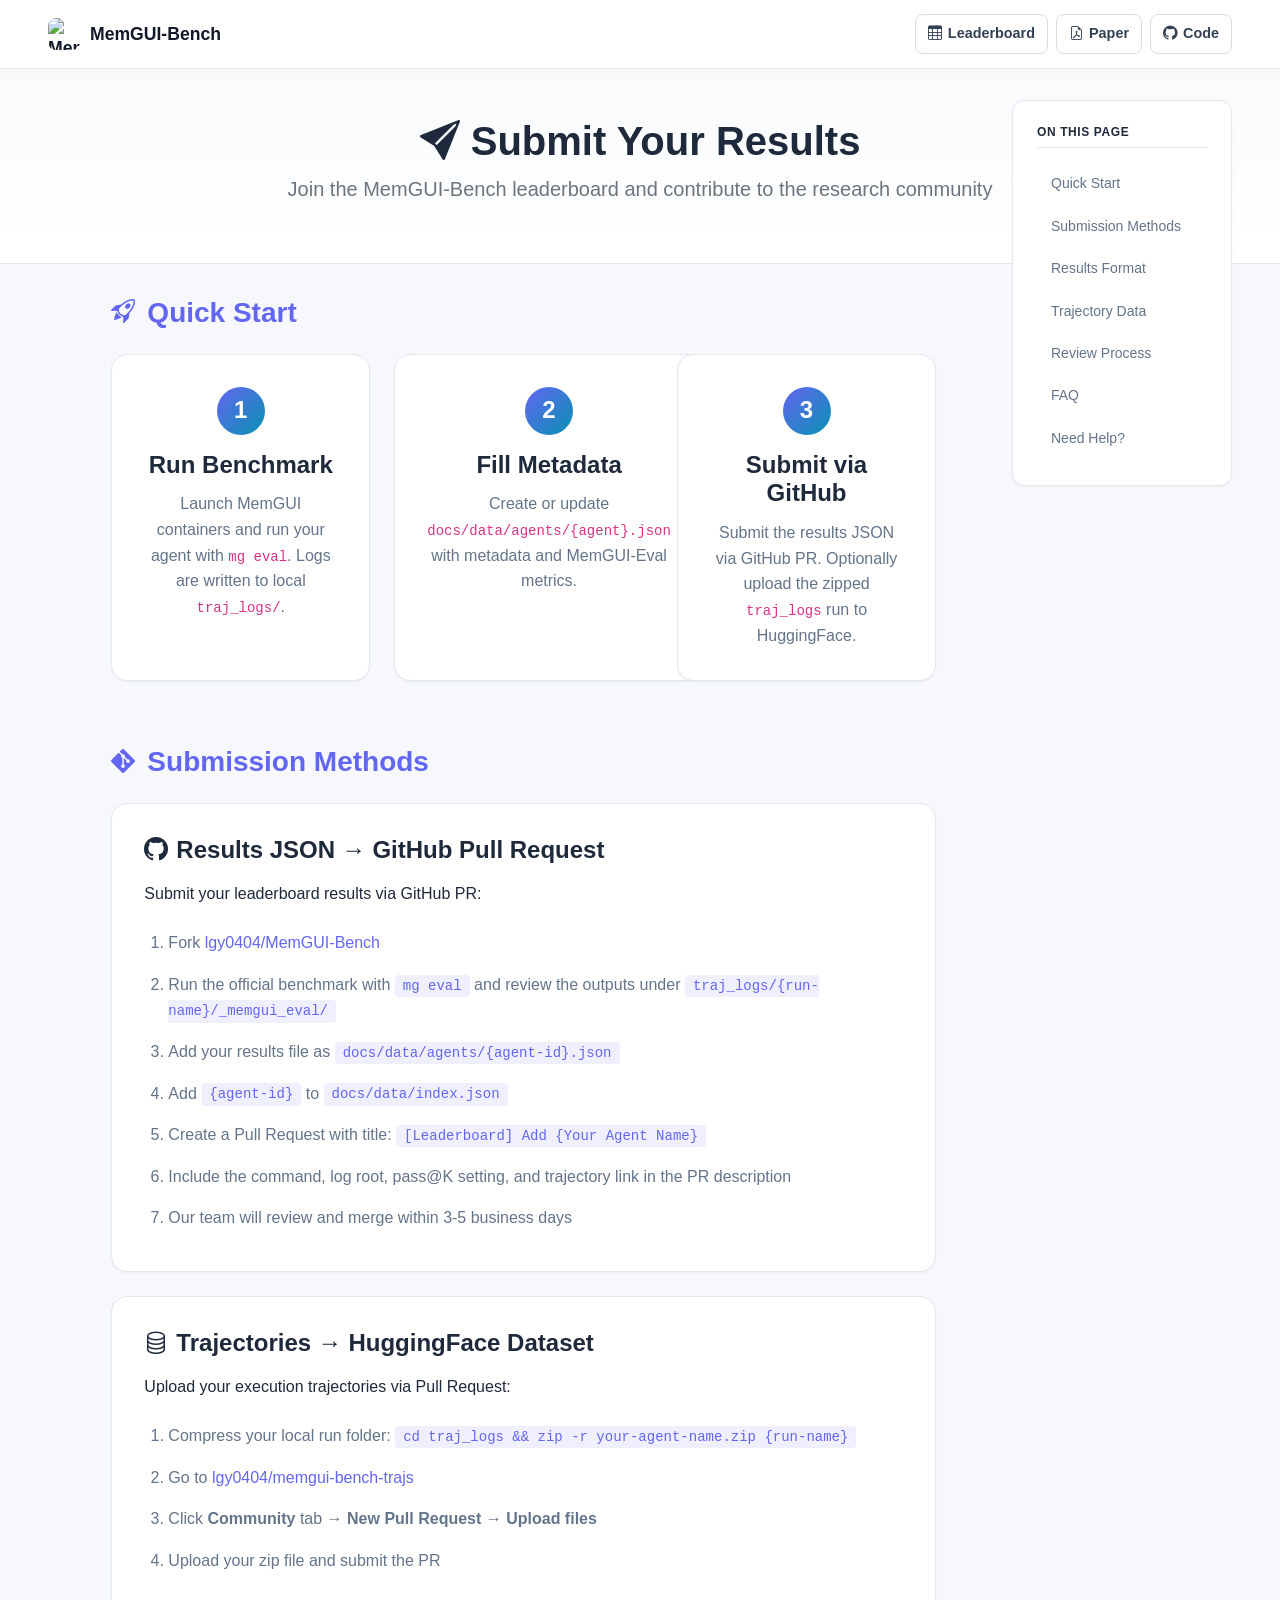
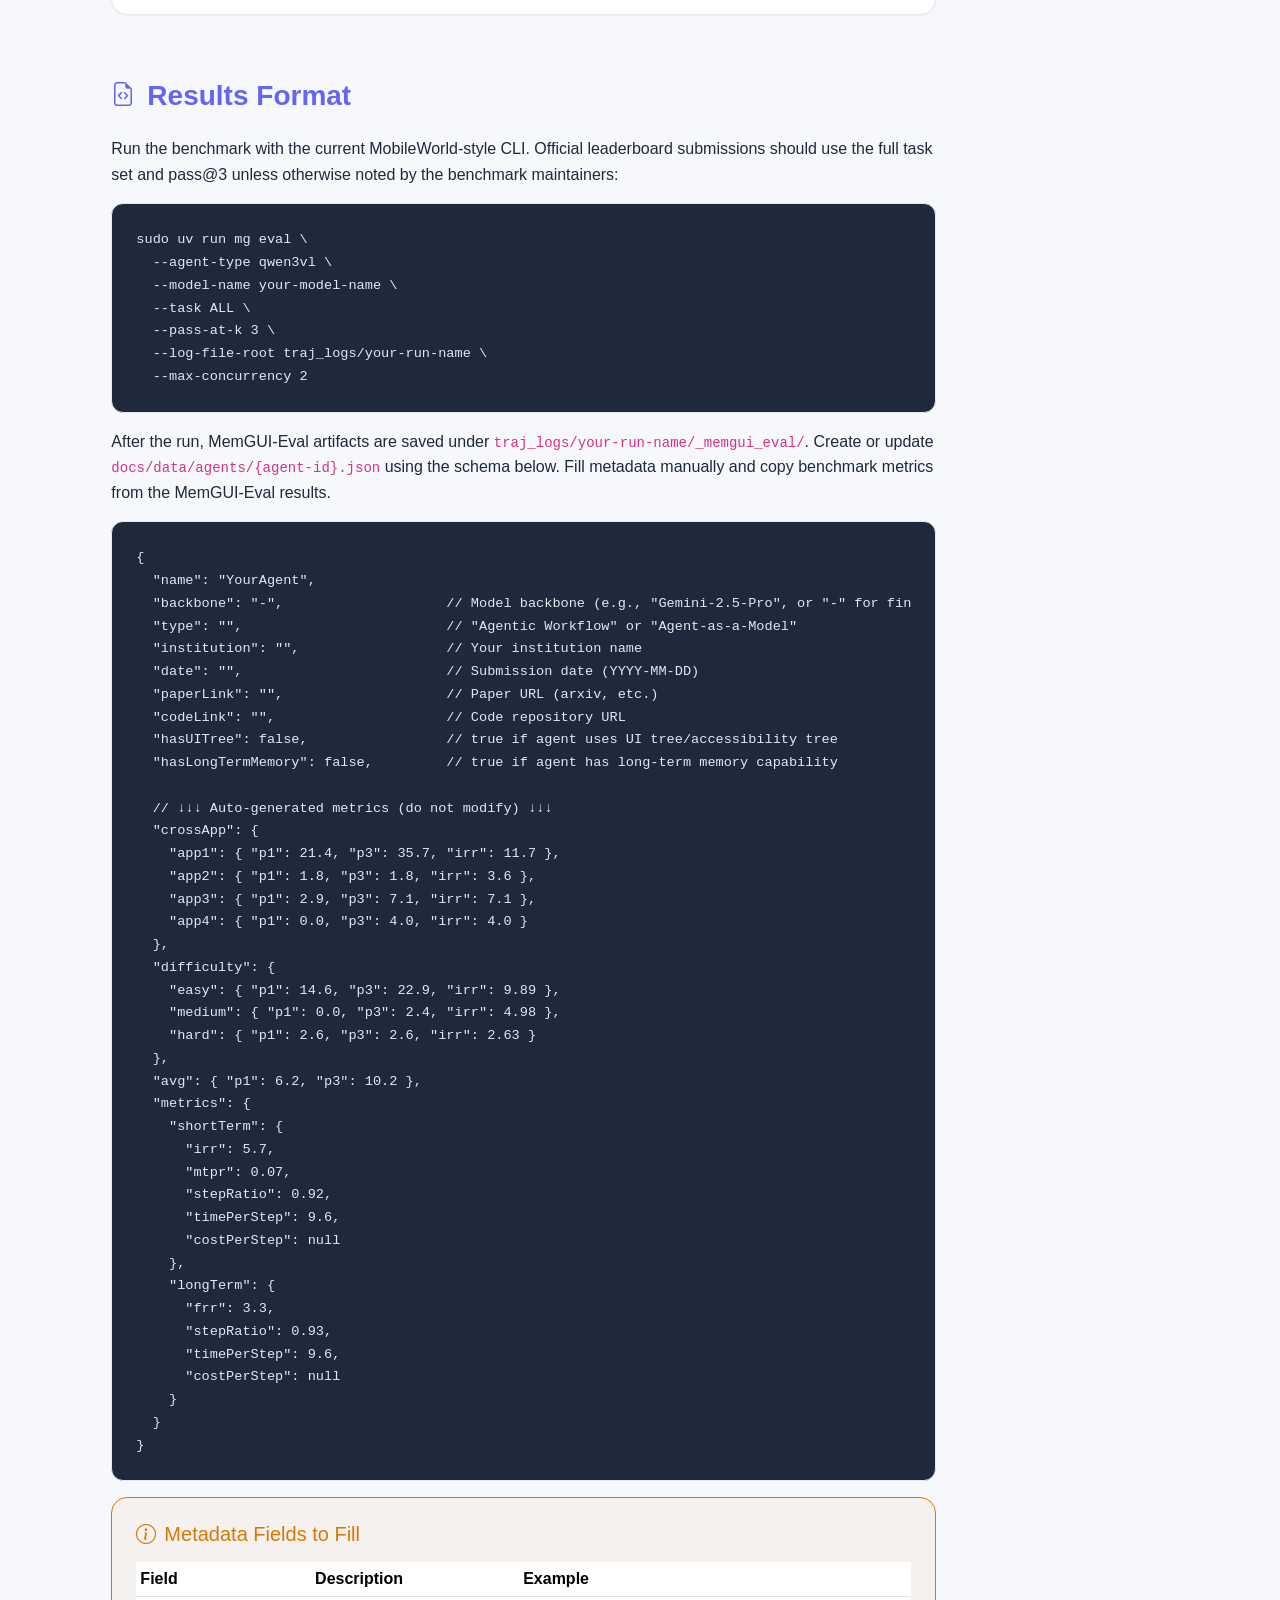
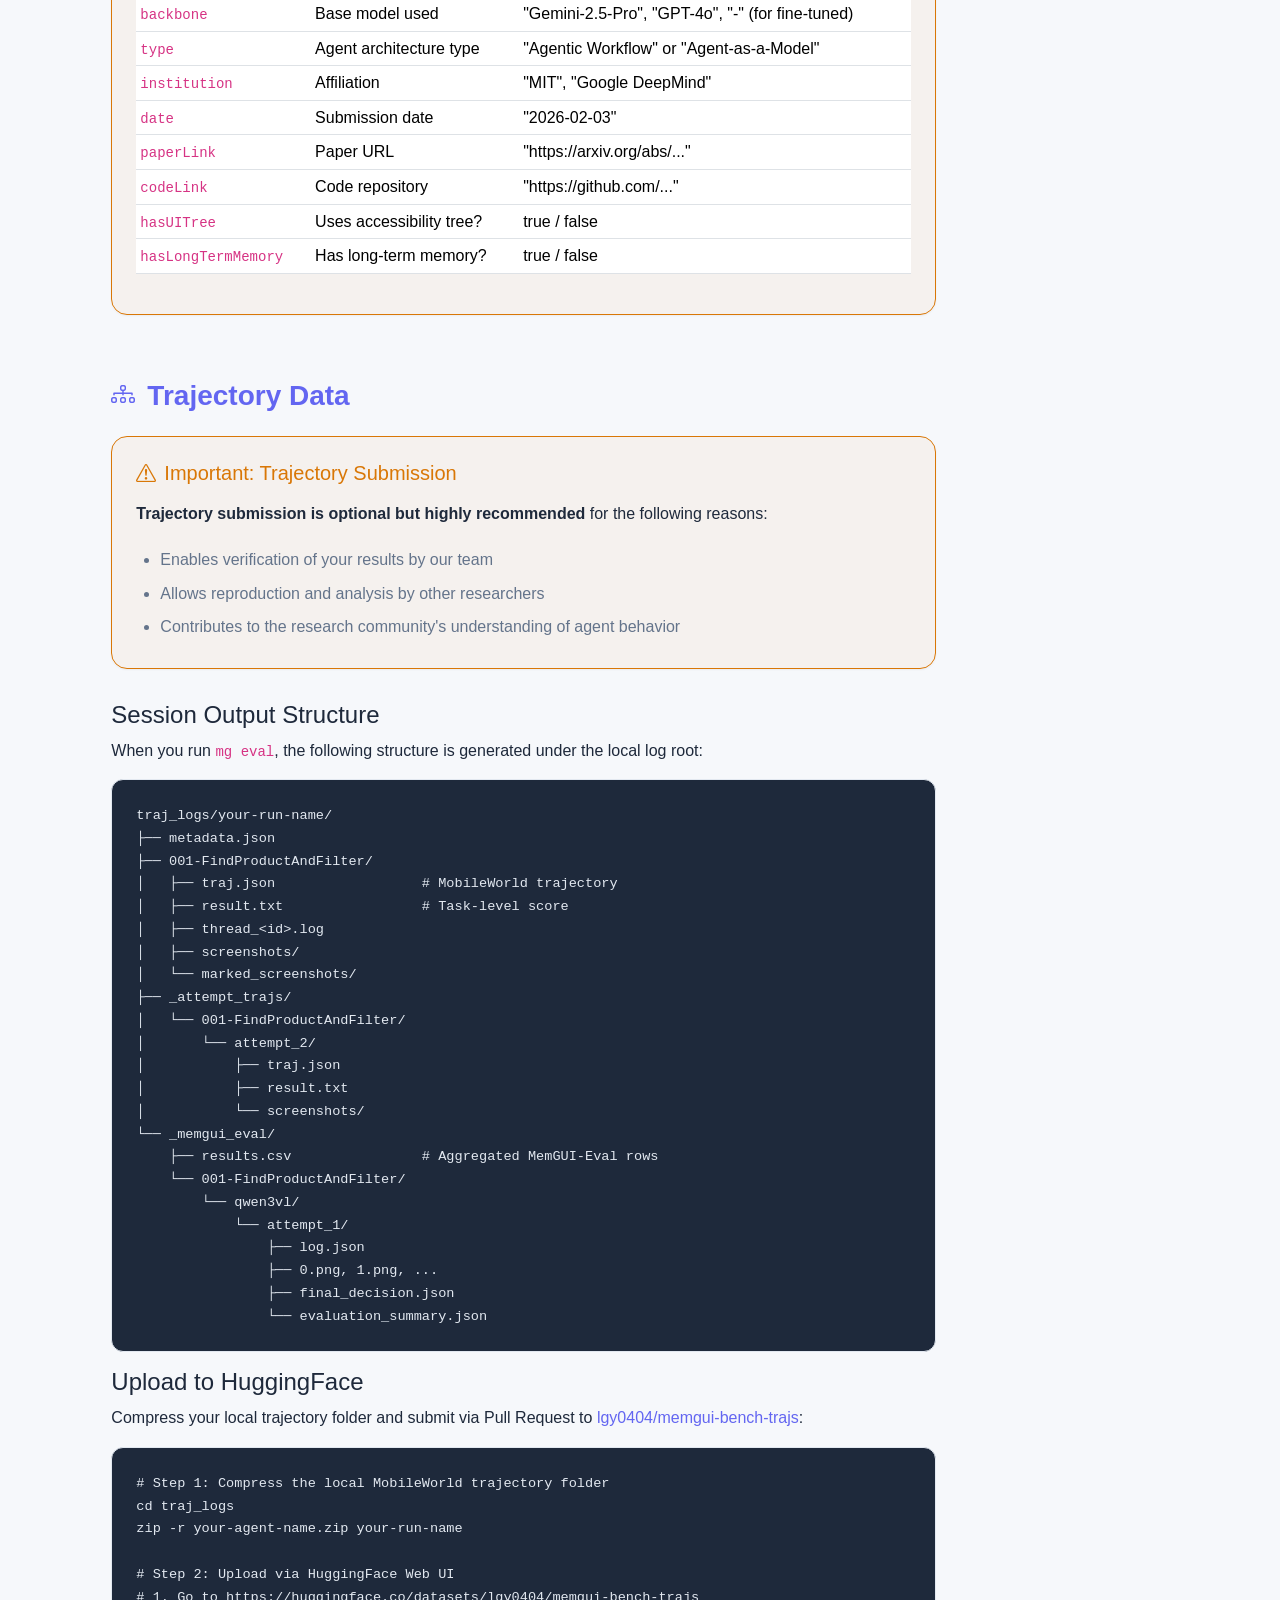
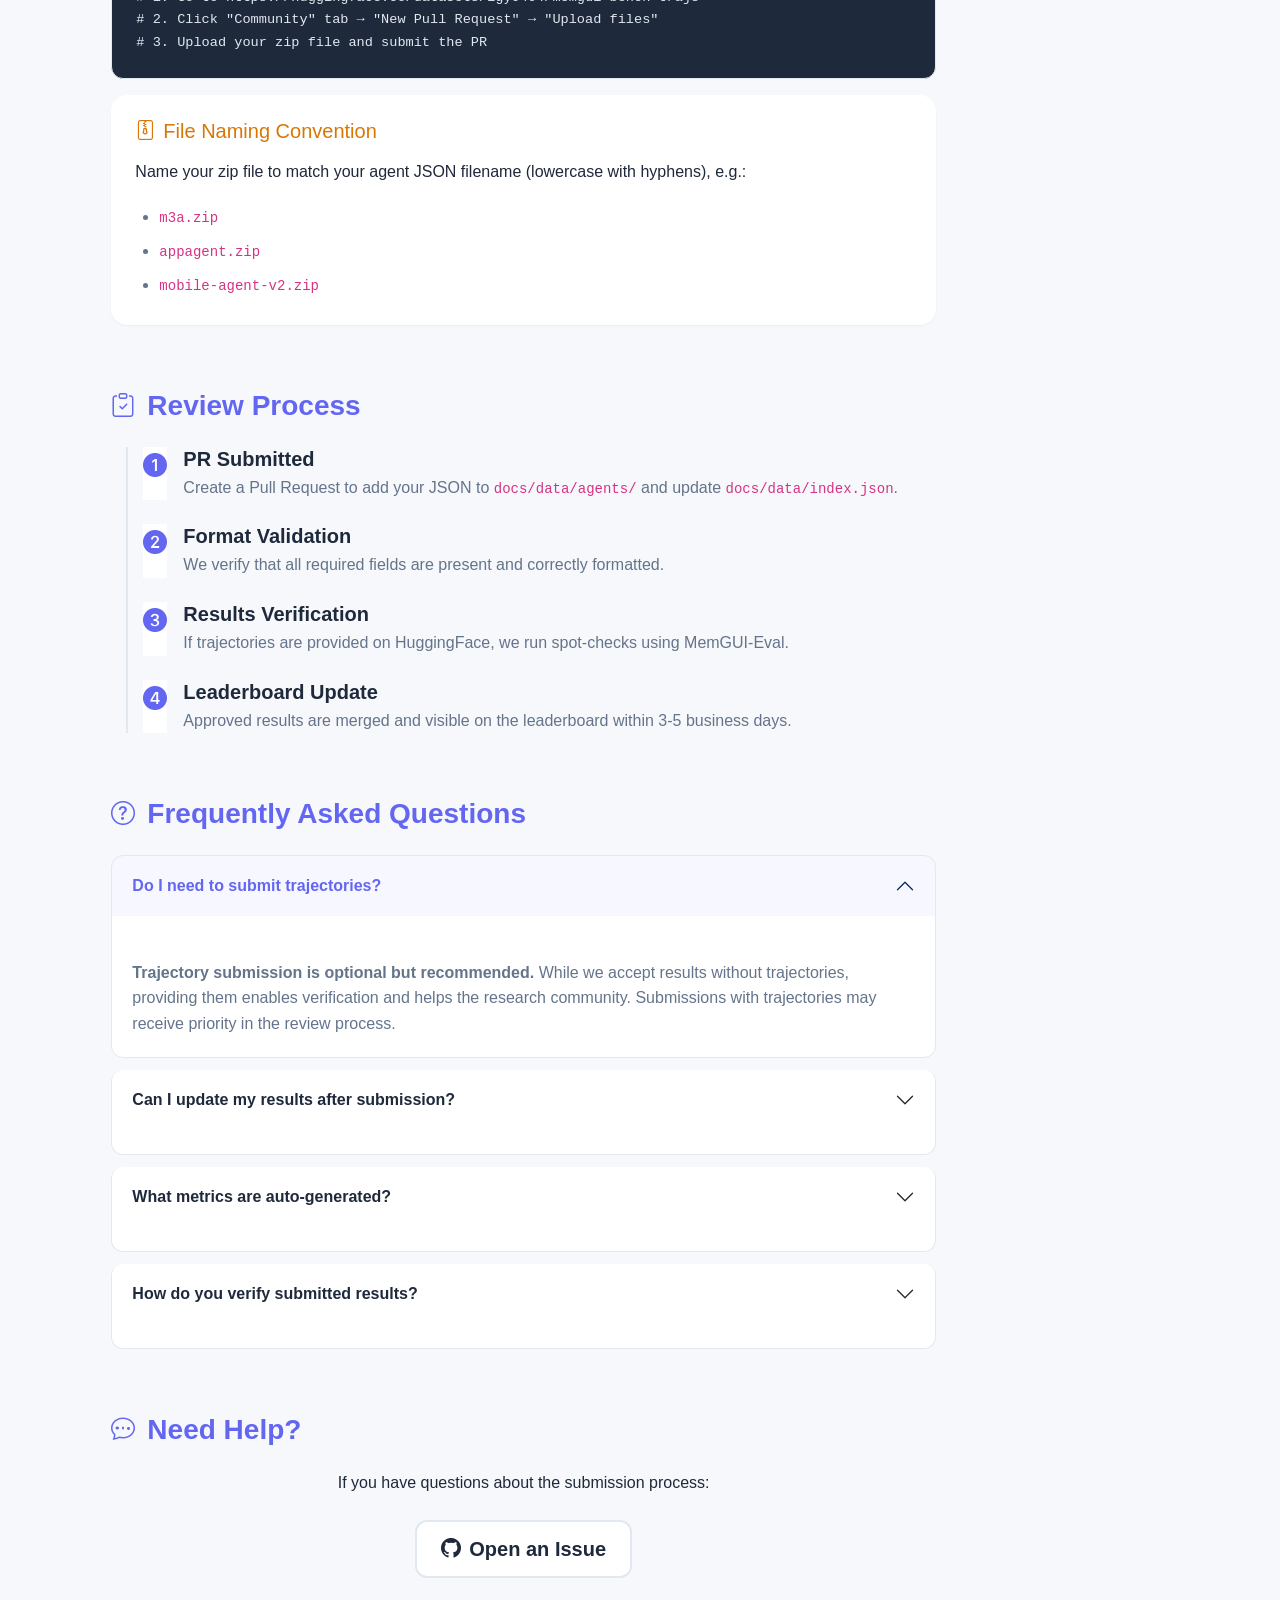
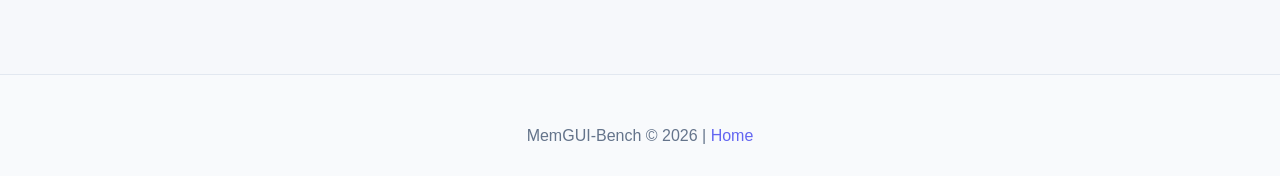
==== commit 0461144f: "Update docs submission workflow" ====
--- a/docs/submission.html
+++ b/docs/submission.html
@@ -62,21 +62,21 @@
           <div class="step-card">
             <div class="step-number">1</div>
             <h4>Run Benchmark</h4>
-            <p>Execute your agent on MemGUI-Bench using <code>python run.py</code>. Results are saved automatically.</p>
+            <p>Launch MemGUI containers and run your agent with <code>mg eval</code>. Logs are written to local <code>traj_logs/</code>.</p>
           </div>
         </div>
         <div class="col-md-4">
           <div class="step-card">
             <div class="step-number">2</div>
             <h4>Fill Metadata</h4>
-            <p>Edit the generated <code>{agent}.json</code> file to fill in metadata fields (backbone, institution, etc.).</p>
+            <p>Create or update <code>docs/data/agents/{agent}.json</code> with metadata and MemGUI-Eval metrics.</p>
           </div>
         </div>
         <div class="col-md-4">
           <div class="step-card">
             <div class="step-number">3</div>
             <h4>Submit via GitHub</h4>
-            <p>Submit results JSON via GitHub PR, and upload trajectories to HuggingFace.</p>
+            <p>Submit the results JSON via GitHub PR. Optionally upload the zipped <code>traj_logs</code> run to HuggingFace.</p>
           </div>
         </div>
       </div>
@@ -91,8 +91,11 @@
         <p>Submit your leaderboard results via GitHub PR:</p>
         <ol>
               <li>Fork <a href="https://github.com/lgy0404/MemGUI-Bench" target="_blank">lgy0404/MemGUI-Bench</a></li>
-              <li>Copy your <code>{agent}.json</code> to <code>docs/data/agents/</code> directory</li>
+              <li>Run the official benchmark with <code>mg eval</code> and review the outputs under <code>traj_logs/{run-name}/_memgui_eval/</code></li>
+              <li>Add your results file as <code>docs/data/agents/{agent-id}.json</code></li>
+              <li>Add <code>{agent-id}</code> to <code>docs/data/index.json</code></li>
           <li>Create a Pull Request with title: <code>[Leaderboard] Add {Your Agent Name}</code></li>
+          <li>Include the command, log root, pass@K setting, and trajectory link in the PR description</li>
           <li>Our team will review and merge within 3-5 business days</li>
         </ol>
       </div>
@@ -101,7 +104,7 @@
         <h4><i class="bi bi-database"></i> Trajectories → HuggingFace Dataset</h4>
             <p>Upload your execution trajectories via Pull Request:</p>
             <ol>
-              <li>Compress your session folder: <code>zip -r your-agent-name.zip session-{id}</code></li>
+              <li>Compress your local run folder: <code>cd traj_logs &amp;&amp; zip -r your-agent-name.zip {run-name}</code></li>
               <li>Go to <a href="https://huggingface.co/datasets/lgy0404/memgui-bench-trajs" target="_blank">lgy0404/memgui-bench-trajs</a></li>
               <li>Click <strong>Community</strong> tab → <strong>New Pull Request</strong> → <strong>Upload files</strong></li>
               <li>Upload your zip file and submit the PR</li>
@@ -113,7 +116,19 @@
         <section class="content-section" id="results-format">
       <h2><i class="bi bi-file-earmark-code"></i> Results Format</h2>
       
-      <p>After running <code>python run.py</code>, a JSON file <code>{agent}.json</code> is generated in your session folder. Fill in the metadata fields before submission:</p>
+      <p>Run the benchmark with the current MobileWorld-style CLI. Official leaderboard submissions should use the full task set and pass@3 unless otherwise noted by the benchmark maintainers:</p>
+
+      <div class="code-block">
+<pre><code>sudo uv run mg eval \
+  --agent-type qwen3vl \
+  --model-name your-model-name \
+  --task ALL \
+  --pass-at-k 3 \
+  --log-file-root traj_logs/your-run-name \
+  --max-concurrency 2</code></pre>
+      </div>
+
+      <p>After the run, MemGUI-Eval artifacts are saved under <code>traj_logs/your-run-name/_memgui_eval/</code>. Create or update <code>docs/data/agents/{agent-id}.json</code> using the schema below. Fill metadata manually and copy benchmark metrics from the MemGUI-Eval results.</p>
       
       <div class="code-block">
 <pre><code>{
@@ -189,49 +204,41 @@
       </div>
 
       <h4>Session Output Structure</h4>
-      <p>When you run <code>python run.py</code>, the following structure is generated:</p>
+      <p>When you run <code>mg eval</code>, the following structure is generated under the local log root:</p>
       
       <div class="code-block">
-<pre><code>results/session-{session_id}/
-├── results.csv                    # Aggregated execution & evaluation metrics
-├── results.csv.lock               # File lock for concurrent access
-├── metrics_summary.json           # Computed benchmark metrics
-├── {agent_name}.json              # Leaderboard format (submit this!)
-├── config.yaml                    # Config snapshot for reproducibility
-│
-└── {task_id}/                     # Per-task results
-    └── {agent_name}/
-        └── attempt_{n}/
-            ├── log.json                    # Execution log with actions
-            ├── 0.png, 1.png, ...          # Raw screenshots per step
-            ├── stdout.txt, stderr.txt     # Process output logs
-            ├── error.json                 # Error info (if any)
-            │
-            ├── visualize_actions/         # Action visualization images
-            │   └── step_1.png, step_2.png, ...
-            │
-            ├── single_actions/            # Individual action screenshots
-            │   └── step_1.png, step_2.png, ...
-            │
-            ├── puzzle/                    # Evaluation puzzle images
-            │   ├── puzzle.png
-            │   ├── pre_eval_puzzle.png
-            │   └── supplemental_puzzle.png (if needed)
-            │
-            ├── evaluation_summary.json    # Detailed evaluation results
-            ├── final_decision.json        # Final evaluation decision
-            ├── irr_analysis.json          # IRR evaluation results
-            ├── badcase_analysis.json      # BadCase classification
-            └── step_*_description.json    # Step-by-step analysis</code></pre>
+<pre><code>traj_logs/your-run-name/
+├── metadata.json
+├── 001-FindProductAndFilter/
+│   ├── traj.json                  # MobileWorld trajectory
+│   ├── result.txt                 # Task-level score
+│   ├── thread_&lt;id&gt;.log
+│   ├── screenshots/
+│   └── marked_screenshots/
+├── _attempt_trajs/
+│   └── 001-FindProductAndFilter/
+│       └── attempt_2/
+│           ├── traj.json
+│           ├── result.txt
+│           └── screenshots/
+└── _memgui_eval/
+    ├── results.csv                # Aggregated MemGUI-Eval rows
+    └── 001-FindProductAndFilter/
+        └── qwen3vl/
+            └── attempt_1/
+                ├── log.json
+                ├── 0.png, 1.png, ...
+                ├── final_decision.json
+                └── evaluation_summary.json</code></pre>
       </div>
 
       <h4>Upload to HuggingFace</h4>
-          <p>Compress your session folder and submit via Pull Request to <a href="https://huggingface.co/datasets/lgy0404/memgui-bench-trajs" target="_blank">lgy0404/memgui-bench-trajs</a>:</p>
+          <p>Compress your local trajectory folder and submit via Pull Request to <a href="https://huggingface.co/datasets/lgy0404/memgui-bench-trajs" target="_blank">lgy0404/memgui-bench-trajs</a>:</p>
       
       <div class="code-block">
-<pre><code># Step 1: Compress session folder (filename should match your agent JSON)
-cd results
-zip -r your-agent-name.zip session-{session_id}
+<pre><code># Step 1: Compress the local MobileWorld trajectory folder
+cd traj_logs
+zip -r your-agent-name.zip your-run-name
 
 # Step 2: Upload via HuggingFace Web UI
 # 1. Go to https://huggingface.co/datasets/lgy0404/memgui-bench-trajs
@@ -259,7 +266,7 @@
           <div class="process-icon"><i class="bi bi-1-circle-fill"></i></div>
           <div class="process-content">
             <h5>PR Submitted</h5>
-            <p>Create a Pull Request to add your JSON to <code>data/agents/</code>.</p>
+            <p>Create a Pull Request to add your JSON to <code>docs/data/agents/</code> and update <code>docs/data/index.json</code>.</p>
           </div>
         </div>
         <div class="process-step">
@@ -336,7 +343,7 @@
                 <li><strong>metrics.shortTerm:</strong> IRR, MTPR, stepRatio, timePerStep, costPerStep</li>
                 <li><strong>metrics.longTerm:</strong> FRR, stepRatio, timePerStep, costPerStep</li>
               </ul>
-              <strong>You only need to fill in metadata fields</strong> (backbone, type, institution, etc.)
+              The current runner saves the raw evaluation table in <code>_memgui_eval/results.csv</code>, and the viewer can summarize it. For the leaderboard JSON, keep those computed metric values consistent with the run and fill in the metadata fields (backbone, type, institution, etc.).
             </div>
           </div>
         </div>
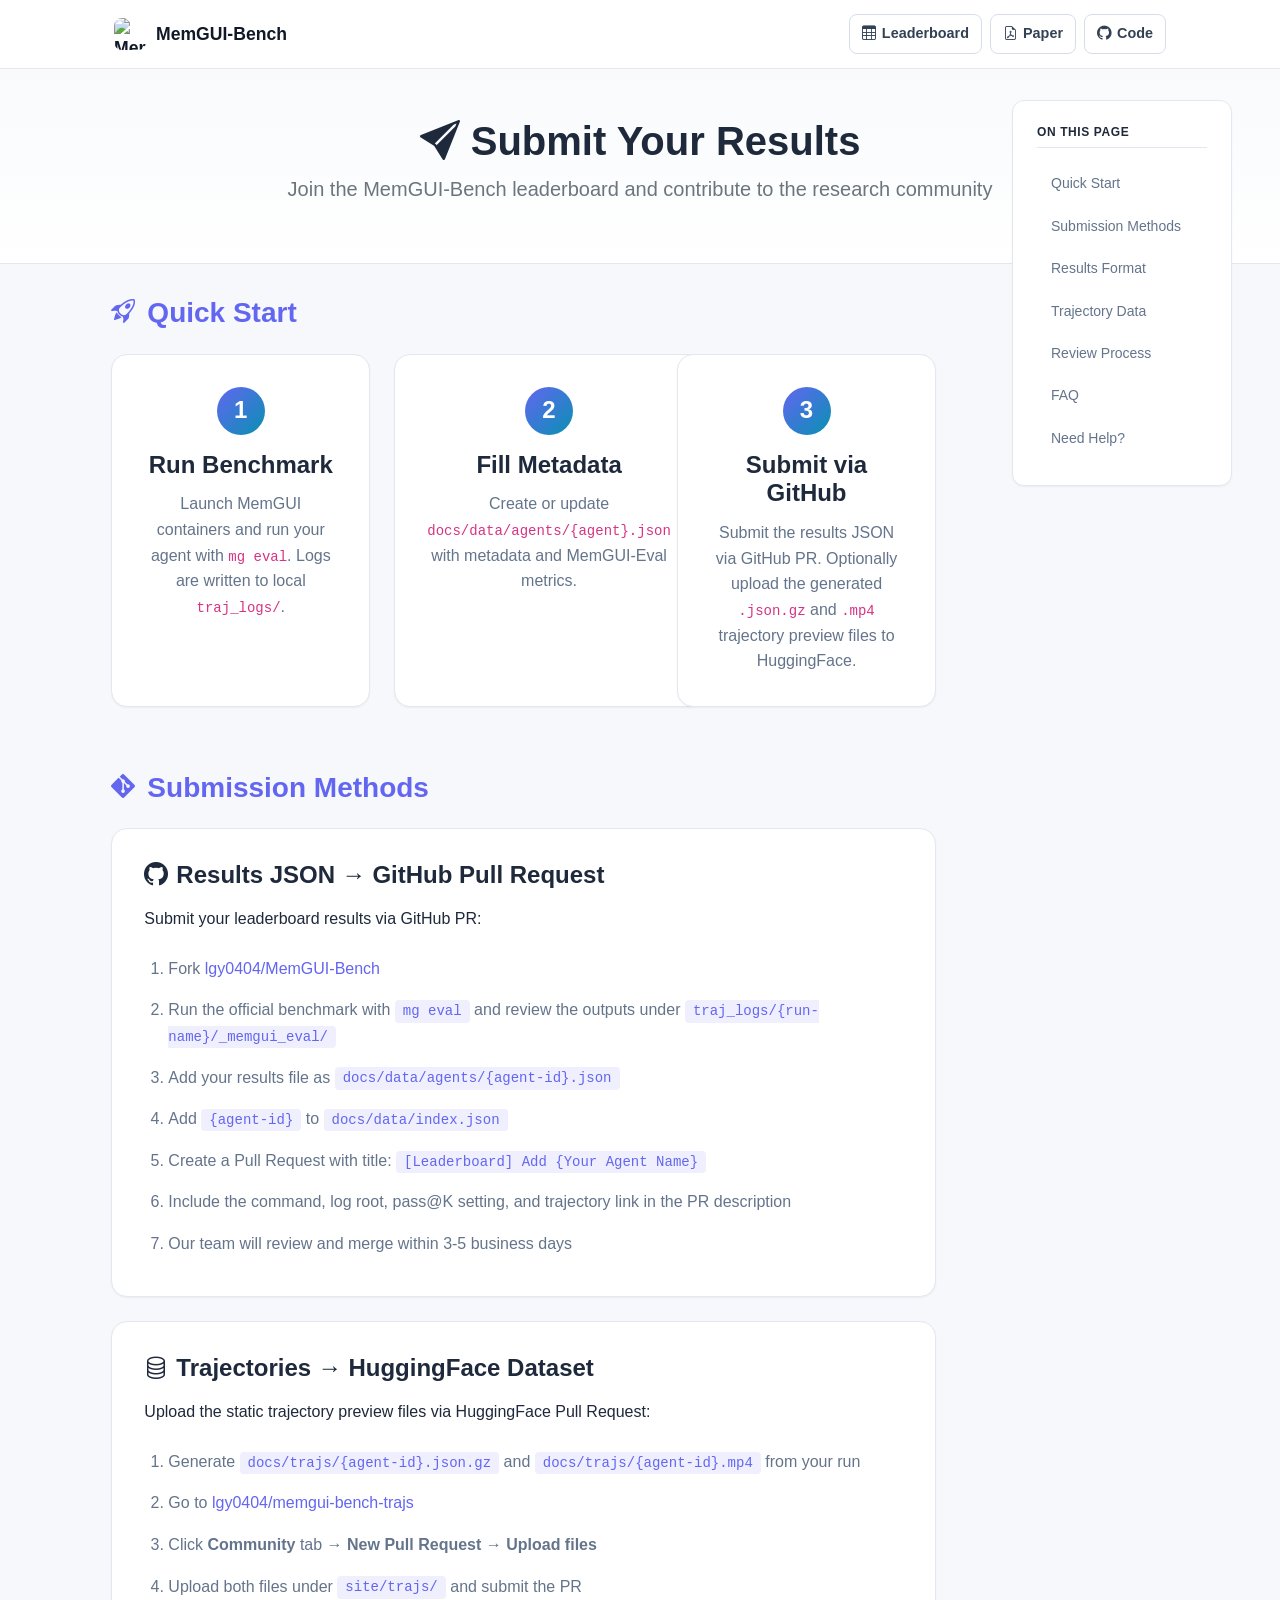
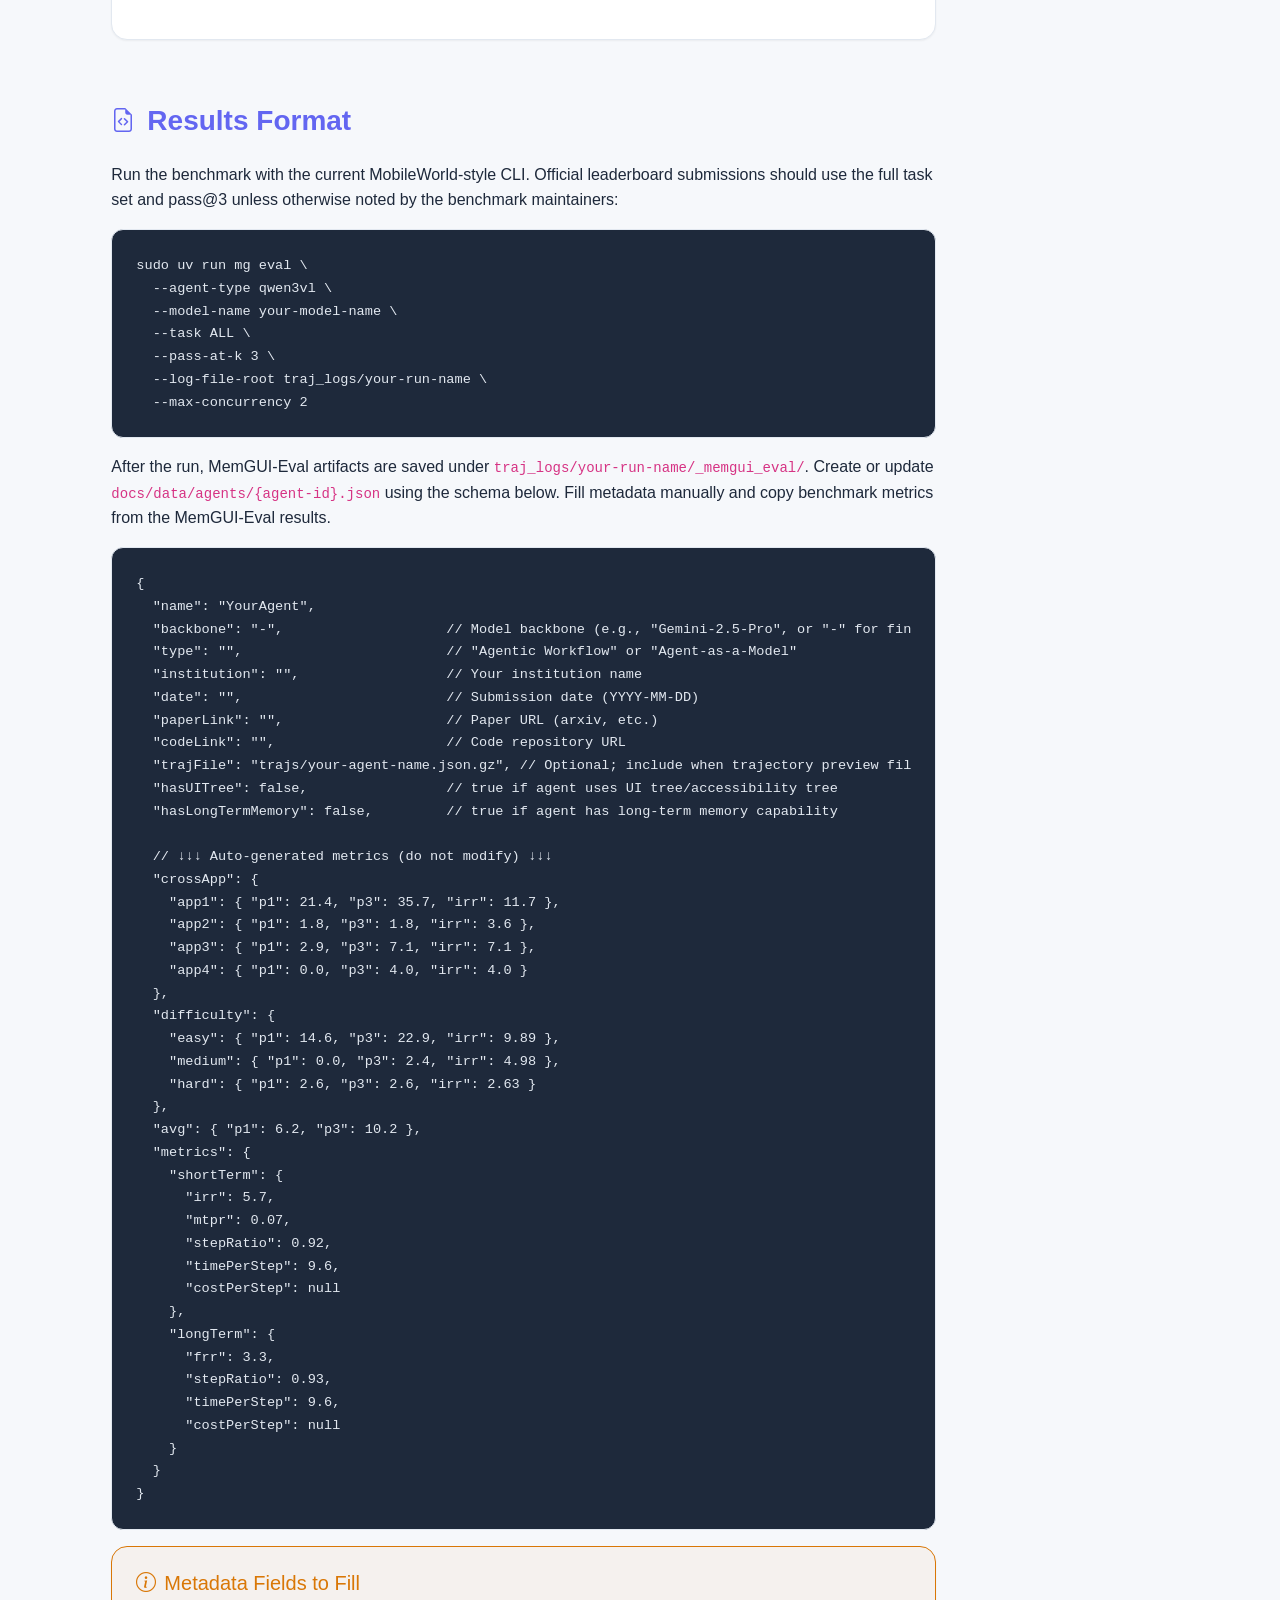
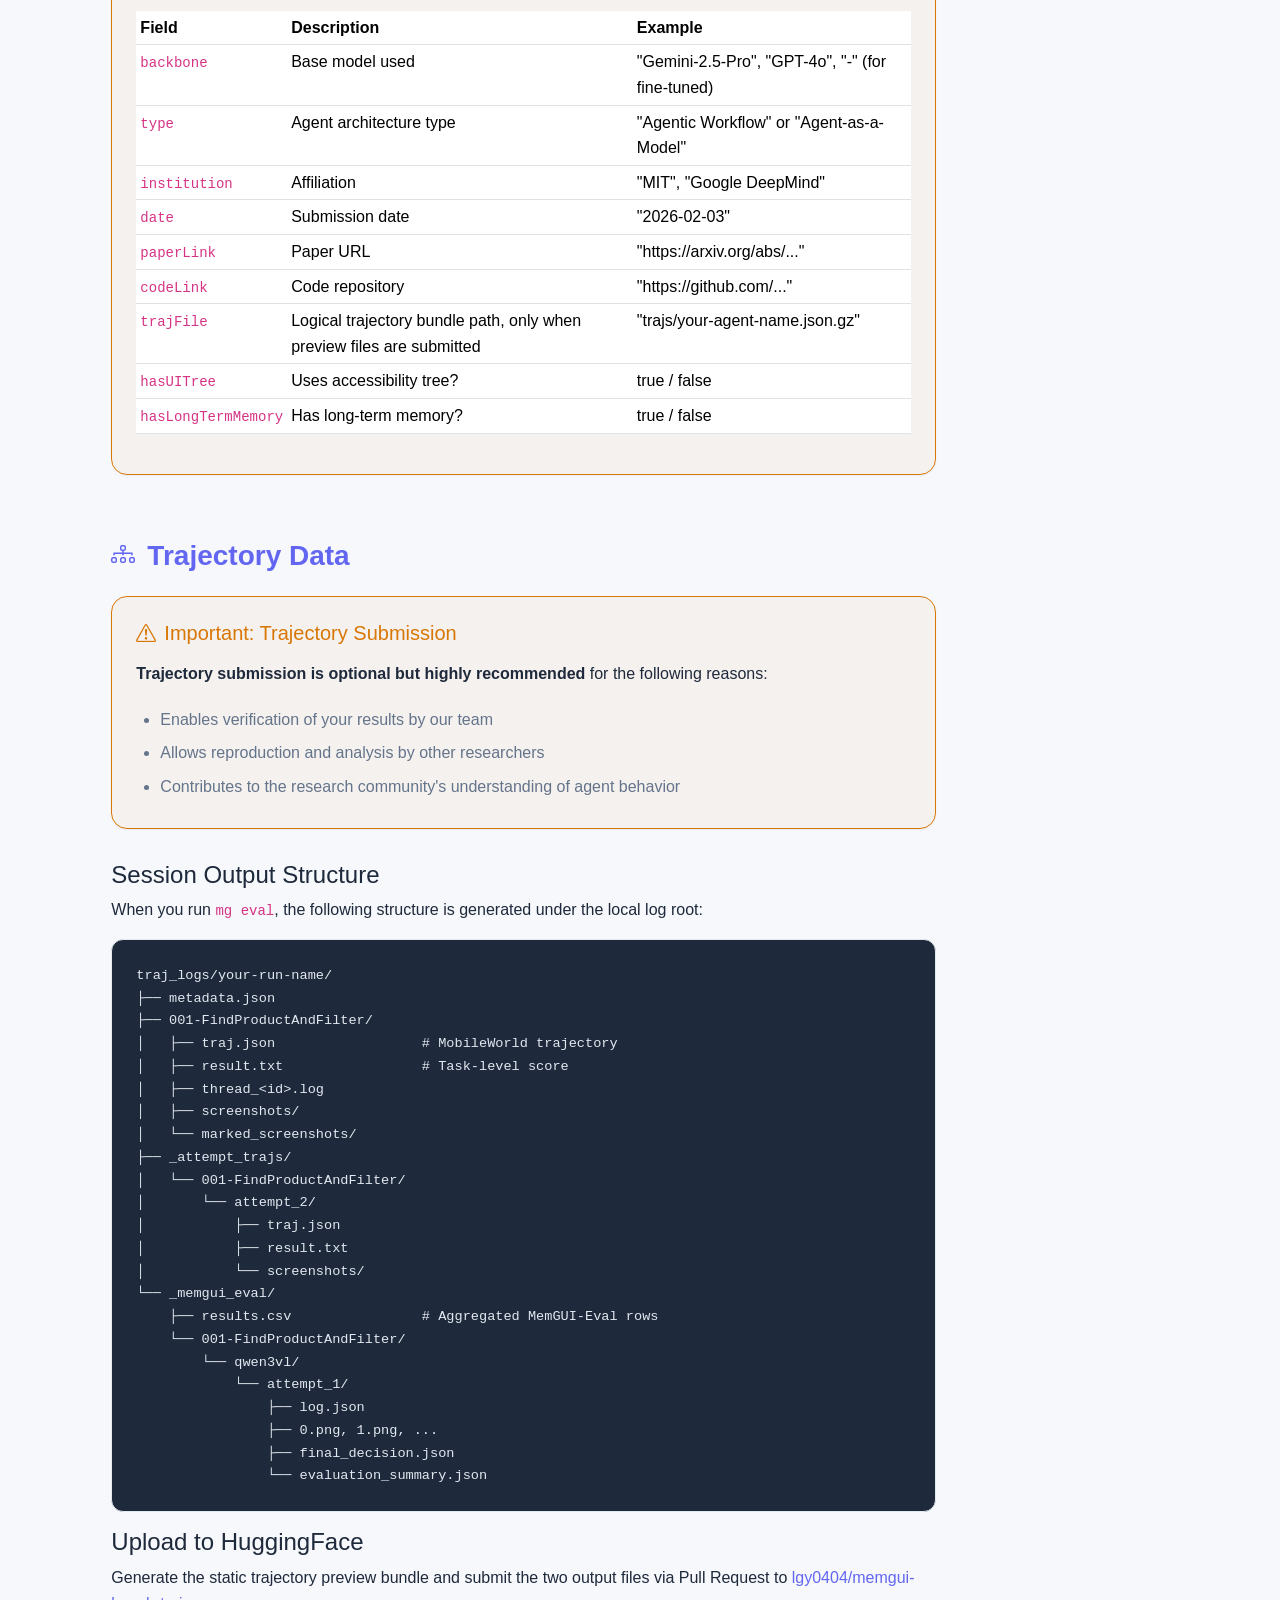
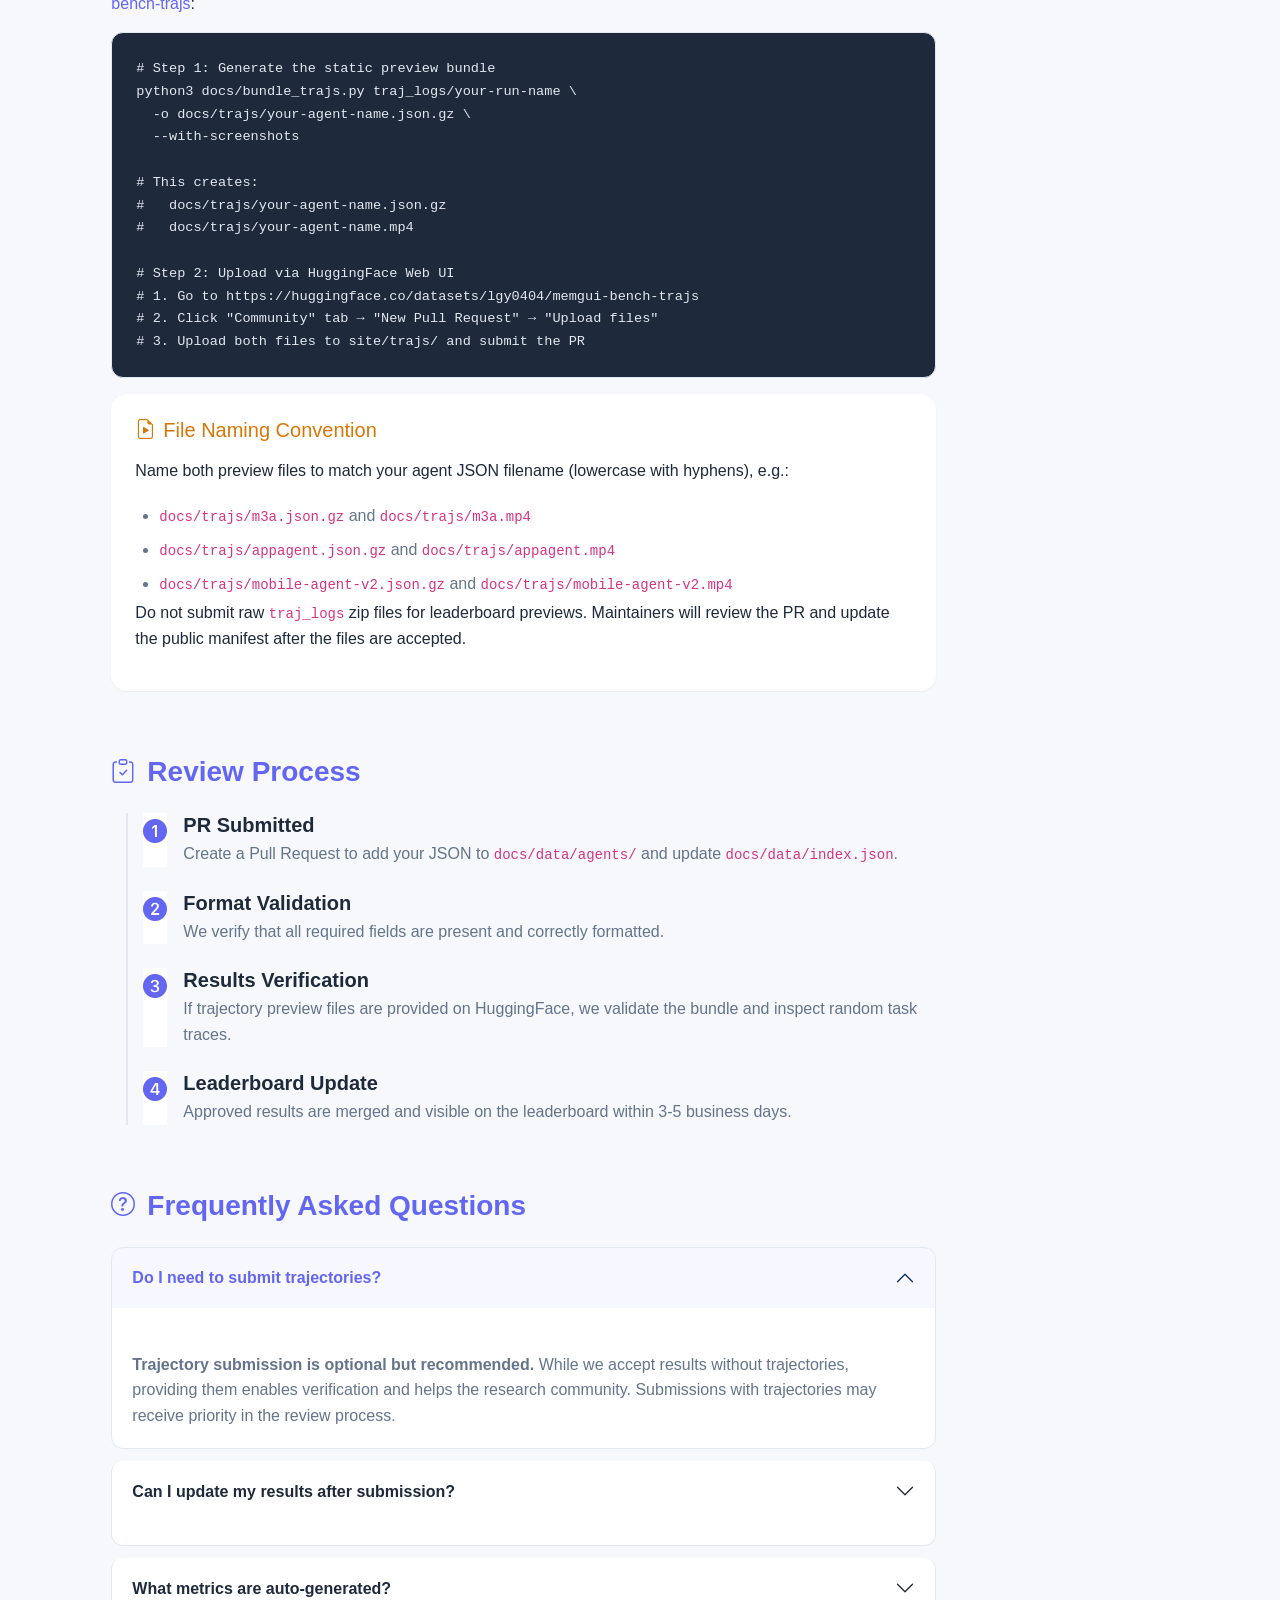
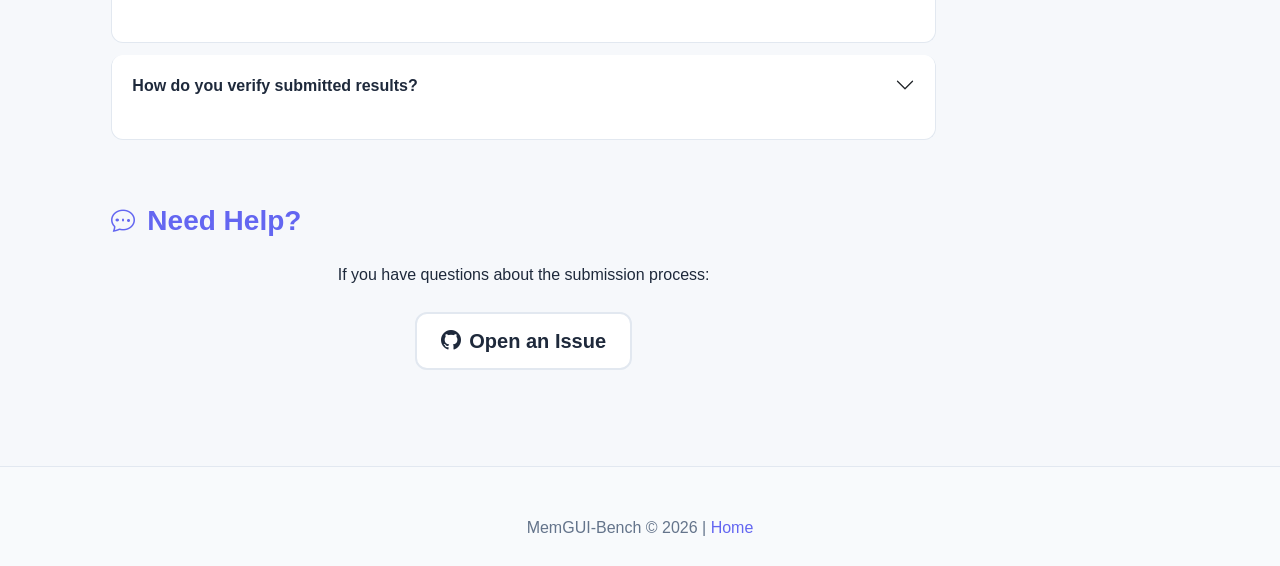
==== commit 54eb584f: "Update trajectory submission instructions" ====
--- a/docs/submission.html
+++ b/docs/submission.html
@@ -76,7 +76,7 @@
           <div class="step-card">
             <div class="step-number">3</div>
             <h4>Submit via GitHub</h4>
-            <p>Submit the results JSON via GitHub PR. Optionally upload the zipped <code>traj_logs</code> run to HuggingFace.</p>
+            <p>Submit the results JSON via GitHub PR. Optionally upload the generated <code>.json.gz</code> and <code>.mp4</code> trajectory preview files to HuggingFace.</p>
           </div>
         </div>
       </div>
@@ -102,12 +102,12 @@
 
       <div class="method-card">
         <h4><i class="bi bi-database"></i> Trajectories → HuggingFace Dataset</h4>
-            <p>Upload your execution trajectories via Pull Request:</p>
+            <p>Upload the static trajectory preview files via HuggingFace Pull Request:</p>
             <ol>
-              <li>Compress your local run folder: <code>cd traj_logs &amp;&amp; zip -r your-agent-name.zip {run-name}</code></li>
+              <li>Generate <code>docs/trajs/{agent-id}.json.gz</code> and <code>docs/trajs/{agent-id}.mp4</code> from your run</li>
               <li>Go to <a href="https://huggingface.co/datasets/lgy0404/memgui-bench-trajs" target="_blank">lgy0404/memgui-bench-trajs</a></li>
               <li>Click <strong>Community</strong> tab → <strong>New Pull Request</strong> → <strong>Upload files</strong></li>
-              <li>Upload your zip file and submit the PR</li>
+              <li>Upload both files under <code>site/trajs/</code> and submit the PR</li>
         </ol>
       </div>
     </section>
@@ -139,6 +139,7 @@
   "date": "",                         // Submission date (YYYY-MM-DD)
   "paperLink": "",                    // Paper URL (arxiv, etc.)
   "codeLink": "",                     // Code repository URL
+  "trajFile": "trajs/your-agent-name.json.gz", // Optional; include when trajectory preview files are submitted
   "hasUITree": false,                 // true if agent uses UI tree/accessibility tree
   "hasLongTermMemory": false,         // true if agent has long-term memory capability
   
@@ -183,6 +184,7 @@
           <tr><td><code>date</code></td><td>Submission date</td><td>"2026-02-03"</td></tr>
           <tr><td><code>paperLink</code></td><td>Paper URL</td><td>"https://arxiv.org/abs/..."</td></tr>
           <tr><td><code>codeLink</code></td><td>Code repository</td><td>"https://github.com/..."</td></tr>
+          <tr><td><code>trajFile</code></td><td>Logical trajectory bundle path, only when preview files are submitted</td><td>"trajs/your-agent-name.json.gz"</td></tr>
           <tr><td><code>hasUITree</code></td><td>Uses accessibility tree?</td><td>true / false</td></tr>
           <tr><td><code>hasLongTermMemory</code></td><td>Has long-term memory?</td><td>true / false</td></tr>
         </table>
@@ -233,27 +235,33 @@
       </div>
 
       <h4>Upload to HuggingFace</h4>
-          <p>Compress your local trajectory folder and submit via Pull Request to <a href="https://huggingface.co/datasets/lgy0404/memgui-bench-trajs" target="_blank">lgy0404/memgui-bench-trajs</a>:</p>
+          <p>Generate the static trajectory preview bundle and submit the two output files via Pull Request to <a href="https://huggingface.co/datasets/lgy0404/memgui-bench-trajs" target="_blank">lgy0404/memgui-bench-trajs</a>:</p>
       
       <div class="code-block">
-<pre><code># Step 1: Compress the local MobileWorld trajectory folder
-cd traj_logs
-zip -r your-agent-name.zip your-run-name
+<pre><code># Step 1: Generate the static preview bundle
+python3 docs/bundle_trajs.py traj_logs/your-run-name \
+  -o docs/trajs/your-agent-name.json.gz \
+  --with-screenshots
+
+# This creates:
+#   docs/trajs/your-agent-name.json.gz
+#   docs/trajs/your-agent-name.mp4
 
 # Step 2: Upload via HuggingFace Web UI
 # 1. Go to https://huggingface.co/datasets/lgy0404/memgui-bench-trajs
 # 2. Click "Community" tab → "New Pull Request" → "Upload files"
-# 3. Upload your zip file and submit the PR</code></pre>
+# 3. Upload both files to site/trajs/ and submit the PR</code></pre>
           </div>
 
           <div class="info-box">
-            <h5><i class="bi bi-file-zip"></i> File Naming Convention</h5>
-            <p>Name your zip file to match your agent JSON filename (lowercase with hyphens), e.g.:</p>
+            <h5><i class="bi bi-file-earmark-play"></i> File Naming Convention</h5>
+            <p>Name both preview files to match your agent JSON filename (lowercase with hyphens), e.g.:</p>
             <ul>
-              <li><code>m3a.zip</code></li>
-              <li><code>appagent.zip</code></li>
-              <li><code>mobile-agent-v2.zip</code></li>
+              <li><code>docs/trajs/m3a.json.gz</code> and <code>docs/trajs/m3a.mp4</code></li>
+              <li><code>docs/trajs/appagent.json.gz</code> and <code>docs/trajs/appagent.mp4</code></li>
+              <li><code>docs/trajs/mobile-agent-v2.json.gz</code> and <code>docs/trajs/mobile-agent-v2.mp4</code></li>
             </ul>
+            <p>Do not submit raw <code>traj_logs</code> zip files for leaderboard previews. Maintainers will review the PR and update the public manifest after the files are accepted.</p>
       </div>
     </section>
 
@@ -280,7 +288,7 @@
           <div class="process-icon"><i class="bi bi-3-circle-fill"></i></div>
           <div class="process-content">
             <h5>Results Verification</h5>
-            <p>If trajectories are provided on HuggingFace, we run spot-checks using MemGUI-Eval.</p>
+            <p>If trajectory preview files are provided on HuggingFace, we validate the bundle and inspect random task traces.</p>
           </div>
         </div>
         <div class="process-step">
@@ -359,7 +367,7 @@
               We perform the following verification steps:
               <ol>
                 <li>Check format compliance and metric calculations</li>
-                <li>If trajectories are provided on HuggingFace, run MemGUI-Eval on a random sample (10-20% of tasks)</li>
+                <li>If trajectory preview files are provided on HuggingFace, validate the <code>.json.gz</code>/<code>.mp4</code> pair and inspect random task traces</li>
                 <li>Compare against known baselines for sanity checks</li>
                 <li>For significant improvements, we may request additional evidence or reproduction instructions</li>
               </ol>
--- a/docs/css/style.css
+++ b/docs/css/style.css
@@ -27,10 +27,10 @@
 }
 
 .home-shell {
-  max-width: 1500px;
+  max-width: 1100px;
   margin: 0 auto;
-  padding-left: 48px;
-  padding-right: 48px;
+  padding-left: 1.5rem;
+  padding-right: 1.5rem;
 }
 
 .home-topbar {
@@ -221,6 +221,41 @@
   align-items: flex-start;
   flex-wrap: wrap;
   gap: 16px;
+}
+
+.home-table-actions {
+  display: inline-flex;
+  align-items: center;
+  justify-content: flex-end;
+  gap: 8px;
+  flex-wrap: wrap;
+}
+
+.home-share-button {
+  display: inline-flex;
+  align-items: center;
+  justify-content: center;
+  gap: 6px;
+  min-height: 34px;
+  padding: 6px 10px;
+  border: 1px solid #d7dde8;
+  border-radius: 8px;
+  background: #ffffff;
+  color: #334155;
+  font: inherit;
+  font-size: 0.88rem;
+  font-weight: 700;
+}
+
+.home-share-button:hover {
+  color: #0f172a;
+  border-color: #93c5fd;
+  background: #eff6ff;
+}
+
+.home-share-button:disabled {
+  cursor: wait;
+  opacity: 0.72;
 }
 
 .home-view-tabs {
@@ -338,8 +373,8 @@
 
 @media (max-width: 768px) {
   .home-shell {
-    padding-left: 20px;
-    padding-right: 20px;
+    padding-left: 1rem;
+    padding-right: 1rem;
   }
 
   .home-topbar .home-shell {
